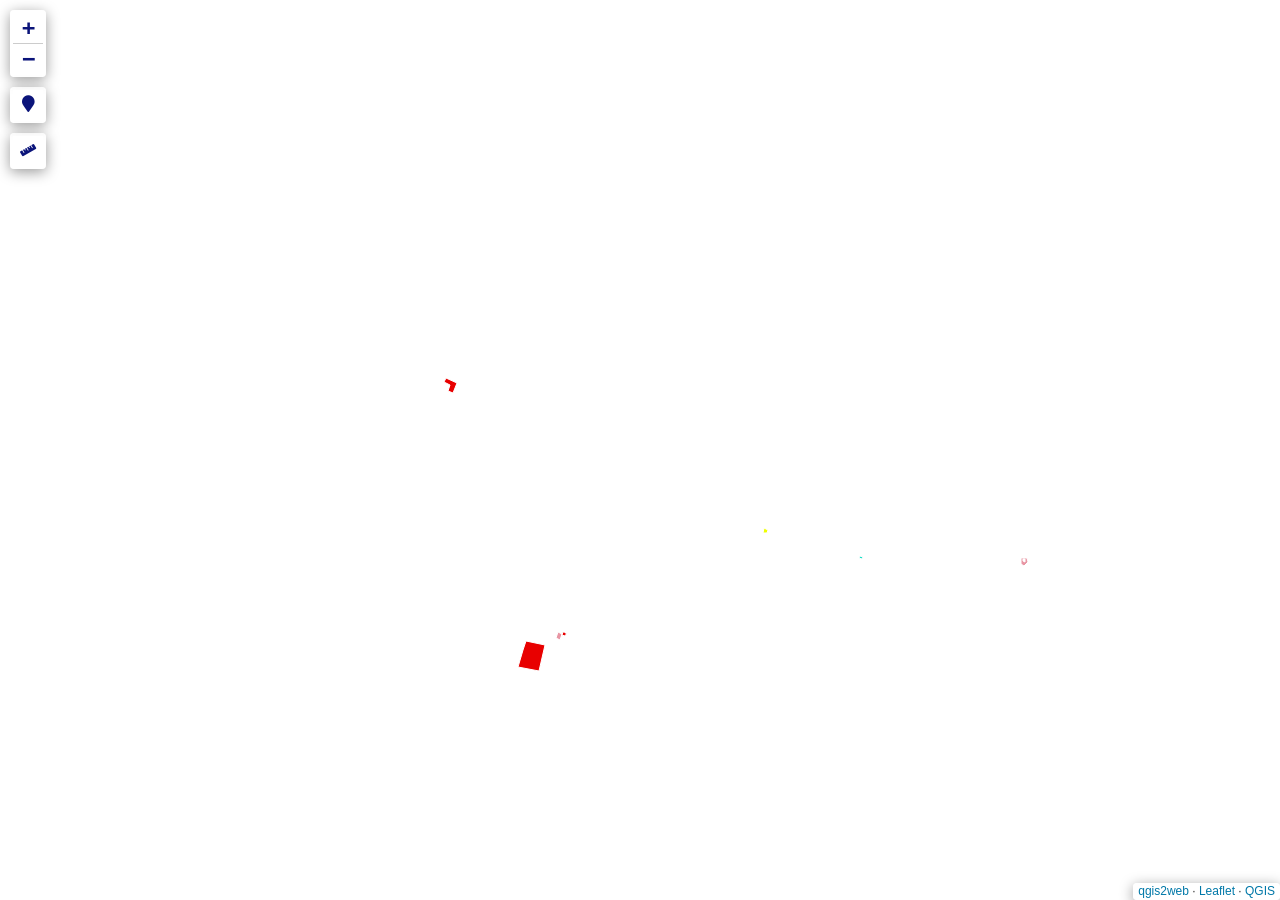
==== index.html @ df800cee "Add files via upload" ====
<!doctype html>
<html lang="en">
    <head>
        <meta charset="utf-8">
        <meta http-equiv="X-UA-Compatible" content="IE=edge">
        <meta name="viewport" content="initial-scale=1,user-scalable=no,maximum-scale=1,width=device-width">
        <meta name="mobile-web-app-capable" content="yes">
        <meta name="apple-mobile-web-app-capable" content="yes">
        <link rel="stylesheet" href="css/leaflet.css">
        <link rel="stylesheet" href="css/L.Control.Layers.Tree.css">
        <link rel="stylesheet" href="css/L.Control.Locate.min.css">
        <link rel="stylesheet" href="css/qgis2web.css">
        <link rel="stylesheet" href="css/fontawesome-all.min.css">
        <link rel="stylesheet" href="css/leaflet.photon.css">
        <link rel="stylesheet" href="css/leaflet-measure.css">
        <style>
        html, body, #map {
            width: 100%;
            height: 100%;
            padding: 0;
            margin: 0;
        }
        </style>
        <title></title>
    </head>
    <body>
        <div id="map">
        </div>
        <script src="js/qgis2web_expressions.js"></script>
        <script src="js/leaflet.js"></script>
        <script src="js/L.Control.Layers.Tree.min.js"></script>
        <script src="js/L.Control.Locate.min.js"></script>
        <script src="js/leaflet.rotatedMarker.js"></script>
        <script src="js/leaflet.pattern.js"></script>
        <script src="js/leaflet-hash.js"></script>
        <script src="js/Autolinker.min.js"></script>
        <script src="js/rbush.min.js"></script>
        <script src="js/labelgun.min.js"></script>
        <script src="js/labels.js"></script>
        <script src="js/leaflet.photon.js"></script>
        <script src="js/leaflet-measure.js"></script>
        <script src="data/DokterGigi_Sukoharjo_1.js"></script>
        <script src="data/Apotek_2.js"></script>
        <script src="data/Klinik_Sukoharjo_3.js"></script>
        <script src="data/RumahSakit_Sukoharjo_4.js"></script>
        <script src="data/building_5.js"></script>
        <script>
        var highlightLayer;
        function highlightFeature(e) {
            highlightLayer = e.target;

            if (e.target.feature.geometry.type === 'LineString' || e.target.feature.geometry.type === 'MultiLineString') {
              highlightLayer.setStyle({
                color: 'rgba(255, 255, 0, 1.00)',
              });
            } else {
              highlightLayer.setStyle({
                fillColor: 'rgba(255, 255, 0, 1.00)',
                fillOpacity: 1
              });
            }
        }
        var map = L.map('map', {
            zoomControl:false, maxZoom:28, minZoom:1
        }).fitBounds([[-7.5660694975,110.79259627466399],[-7.548274202499999,110.827503525336]]);
        var hash = new L.Hash(map);
        map.attributionControl.setPrefix('<a href="https://github.com/tomchadwin/qgis2web" target="_blank">qgis2web</a> &middot; <a href="https://leafletjs.com" title="A JS library for interactive maps">Leaflet</a> &middot; <a href="https://qgis.org">QGIS</a>');
        var autolinker = new Autolinker({truncate: {length: 30, location: 'smart'}});
        // remove popup's row if "visible-with-data"
        function removeEmptyRowsFromPopupContent(content, feature) {
         var tempDiv = document.createElement('div');
         tempDiv.innerHTML = content;
         var rows = tempDiv.querySelectorAll('tr');
         for (var i = 0; i < rows.length; i++) {
             var td = rows[i].querySelector('td.visible-with-data');
             var key = td ? td.id : '';
             if (td && td.classList.contains('visible-with-data') && feature.properties[key] == null) {
                 rows[i].parentNode.removeChild(rows[i]);
             }
         }
         return tempDiv.innerHTML;
        }
        // modify popup if contains media
        function addClassToPopupIfMedia(content, popup) {
            var tempDiv = document.createElement('div');
            tempDiv.innerHTML = content;
            var imgTd = tempDiv.querySelector('td img');
            if (imgTd) {
                var src = imgTd.getAttribute('src');
                if (/\.(jpg|jpeg|png|gif|bmp|webp|avif)$/i.test(src)) {
                    popup._contentNode.classList.add('media');
                    setTimeout(function() {
                        popup.update();
                    }, 10);
                } else if (/\.(mp3|wav|ogg|aac)$/i.test(src)) {
                    var audio = document.createElement('audio');
                    audio.controls = true;
                    audio.src = src;
                    imgTd.parentNode.replaceChild(audio, imgTd);
                    popup._contentNode.classList.add('media');
                    setTimeout(function() {
                        popup.setContent(tempDiv.innerHTML);
                        popup.update();
                    }, 10);
                } else if (/\.(mp4|webm|ogg|mov)$/i.test(src)) {
                    var video = document.createElement('video');
                    video.controls = true;
                    video.src = src;
                    video.style.width = "400px";
                    video.style.height = "300px";
                    video.style.maxHeight = "60vh";
                    video.style.maxWidth = "60vw";
                    imgTd.parentNode.replaceChild(video, imgTd);
                    popup._contentNode.classList.add('media');
                    // Aggiorna il popup quando il video carica i metadati
                    video.addEventListener('loadedmetadata', function() {
                        popup.update();
                    });
                    setTimeout(function() {
                        popup.setContent(tempDiv.innerHTML);
                        popup.update();
                    }, 10);
                } else {
                    popup._contentNode.classList.remove('media');
                }
            } else {
                popup._contentNode.classList.remove('media');
            }
        }
        var zoomControl = L.control.zoom({
            position: 'topleft'
        }).addTo(map);
        L.control.locate({locateOptions: {maxZoom: 19}}).addTo(map);
        var measureControl = new L.Control.Measure({
            position: 'topleft',
            primaryLengthUnit: 'meters',
            secondaryLengthUnit: 'kilometers',
            primaryAreaUnit: 'sqmeters',
            secondaryAreaUnit: 'hectares'
        });
        measureControl.addTo(map);
        document.getElementsByClassName('leaflet-control-measure-toggle')[0].innerHTML = '';
        document.getElementsByClassName('leaflet-control-measure-toggle')[0].className += ' fas fa-ruler';
        var bounds_group = new L.featureGroup([]);
        function setBounds() {
            map.setMaxBounds(map.getBounds());
            map.setMinZoom(map.getZoom());
        }
        map.createPane('pane_ESRISatellite_0');
        map.getPane('pane_ESRISatellite_0').style.zIndex = 400;
        var layer_ESRISatellite_0 = L.tileLayer('https://server.arcgisonline.com/ArcGIS/rest/services/World_Imagery/MapServer/tile/{z}/{y}/{x}', {
            pane: 'pane_ESRISatellite_0',
            opacity: 1.0,
            attribution: '',
            minZoom: 1,
            maxZoom: 28,
            minNativeZoom: 0,
            maxNativeZoom: 20
        });
        layer_ESRISatellite_0;
        map.addLayer(layer_ESRISatellite_0);
        function pop_DokterGigi_Sukoharjo_1(feature, layer) {
            layer.on({
                mouseout: function(e) {
                    for (var i in e.target._eventParents) {
                        if (typeof e.target._eventParents[i].resetStyle === 'function') {
                            e.target._eventParents[i].resetStyle(e.target);
                        }
                    }
                },
                mouseover: highlightFeature,
            });
            var popupContent = '<table>\
                    <tr>\
                        <td colspan="2">' + (feature.properties['full_id'] !== null ? autolinker.link(String(feature.properties['full_id']).replace(/'/g, '\'').toLocaleString()) : '') + '</td>\
                    </tr>\
                    <tr>\
                        <td colspan="2">' + (feature.properties['osm_id'] !== null ? autolinker.link(String(feature.properties['osm_id']).replace(/'/g, '\'').toLocaleString()) : '') + '</td>\
                    </tr>\
                    <tr>\
                        <td colspan="2">' + (feature.properties['osm_type'] !== null ? autolinker.link(String(feature.properties['osm_type']).replace(/'/g, '\'').toLocaleString()) : '') + '</td>\
                    </tr>\
                    <tr>\
                        <th scope="row">healthcare</th>\
                        <td class="visible-with-data" id="healthcare">' + (feature.properties['healthcare'] !== null ? autolinker.link(String(feature.properties['healthcare']).replace(/'/g, '\'').toLocaleString()) : '') + '</td>\
                    </tr>\
                    <tr>\
                        <td colspan="2">' + (feature.properties['addr:province'] !== null ? autolinker.link(String(feature.properties['addr:province']).replace(/'/g, '\'').toLocaleString()) : '') + '</td>\
                    </tr>\
                    <tr>\
                        <td colspan="2">' + (feature.properties['kids_area:supervised'] !== null ? autolinker.link(String(feature.properties['kids_area:supervised']).replace(/'/g, '\'').toLocaleString()) : '') + '</td>\
                    </tr>\
                    <tr>\
                        <td colspan="2">' + (feature.properties['kids_area:outdoor'] !== null ? autolinker.link(String(feature.properties['kids_area:outdoor']).replace(/'/g, '\'').toLocaleString()) : '') + '</td>\
                    </tr>\
                    <tr>\
                        <td colspan="2">' + (feature.properties['kids_area:indoor'] !== null ? autolinker.link(String(feature.properties['kids_area:indoor']).replace(/'/g, '\'').toLocaleString()) : '') + '</td>\
                    </tr>\
                    <tr>\
                        <td colspan="2">' + (feature.properties['kids_area:fee'] !== null ? autolinker.link(String(feature.properties['kids_area:fee']).replace(/'/g, '\'').toLocaleString()) : '') + '</td>\
                    </tr>\
                    <tr>\
                        <td colspan="2">' + (feature.properties['kids_area'] !== null ? autolinker.link(String(feature.properties['kids_area']).replace(/'/g, '\'').toLocaleString()) : '') + '</td>\
                    </tr>\
                    <tr>\
                        <td colspan="2">' + (feature.properties['description'] !== null ? autolinker.link(String(feature.properties['description']).replace(/'/g, '\'').toLocaleString()) : '') + '</td>\
                    </tr>\
                    <tr>\
                        <td colspan="2">' + (feature.properties['air_conditioning'] !== null ? autolinker.link(String(feature.properties['air_conditioning']).replace(/'/g, '\'').toLocaleString()) : '') + '</td>\
                    </tr>\
                    <tr>\
                        <td colspan="2">' + (feature.properties['smoking'] !== null ? autolinker.link(String(feature.properties['smoking']).replace(/'/g, '\'').toLocaleString()) : '') + '</td>\
                    </tr>\
                    <tr>\
                        <td colspan="2">' + (feature.properties['height'] !== null ? autolinker.link(String(feature.properties['height']).replace(/'/g, '\'').toLocaleString()) : '') + '</td>\
                    </tr>\
                    <tr>\
                        <td colspan="2">' + (feature.properties['building:levels'] !== null ? autolinker.link(String(feature.properties['building:levels']).replace(/'/g, '\'').toLocaleString()) : '') + '</td>\
                    </tr>\
                    <tr>\
                        <td colspan="2">' + (feature.properties['opening_hours'] !== null ? autolinker.link(String(feature.properties['opening_hours']).replace(/'/g, '\'').toLocaleString()) : '') + '</td>\
                    </tr>\
                    <tr>\
                        <td colspan="2">' + (feature.properties['contact:website'] !== null ? autolinker.link(String(feature.properties['contact:website']).replace(/'/g, '\'').toLocaleString()) : '') + '</td>\
                    </tr>\
                    <tr>\
                        <td colspan="2">' + (feature.properties['contact:phone'] !== null ? autolinker.link(String(feature.properties['contact:phone']).replace(/'/g, '\'').toLocaleString()) : '') + '</td>\
                    </tr>\
                    <tr>\
                        <td colspan="2">' + (feature.properties['contact:fax'] !== null ? autolinker.link(String(feature.properties['contact:fax']).replace(/'/g, '\'').toLocaleString()) : '') + '</td>\
                    </tr>\
                    <tr>\
                        <td colspan="2">' + (feature.properties['contact:email'] !== null ? autolinker.link(String(feature.properties['contact:email']).replace(/'/g, '\'').toLocaleString()) : '') + '</td>\
                    </tr>\
                    <tr>\
                        <td colspan="2">' + (feature.properties['internet_access'] !== null ? autolinker.link(String(feature.properties['internet_access']).replace(/'/g, '\'').toLocaleString()) : '') + '</td>\
                    </tr>\
                    <tr>\
                        <td colspan="2">' + (feature.properties['addr:postcode'] !== null ? autolinker.link(String(feature.properties['addr:postcode']).replace(/'/g, '\'').toLocaleString()) : '') + '</td>\
                    </tr>\
                    <tr>\
                        <td colspan="2">' + (feature.properties['healthcare:speciality'] !== null ? autolinker.link(String(feature.properties['healthcare:speciality']).replace(/'/g, '\'').toLocaleString()) : '') + '</td>\
                    </tr>\
                    <tr>\
                        <td colspan="2">' + (feature.properties['emergency'] !== null ? autolinker.link(String(feature.properties['emergency']).replace(/'/g, '\'').toLocaleString()) : '') + '</td>\
                    </tr>\
                    <tr>\
                        <td colspan="2">' + (feature.properties['website'] !== null ? autolinker.link(String(feature.properties['website']).replace(/'/g, '\'').toLocaleString()) : '') + '</td>\
                    </tr>\
                    <tr>\
                        <td colspan="2">' + (feature.properties['phone'] !== null ? autolinker.link(String(feature.properties['phone']).replace(/'/g, '\'').toLocaleString()) : '') + '</td>\
                    </tr>\
                    <tr>\
                        <td colspan="2">' + (feature.properties['layer'] !== null ? autolinker.link(String(feature.properties['layer']).replace(/'/g, '\'').toLocaleString()) : '') + '</td>\
                    </tr>\
                    <tr>\
                        <td colspan="2">' + (feature.properties['addr:full'] !== null ? autolinker.link(String(feature.properties['addr:full']).replace(/'/g, '\'').toLocaleString()) : '') + '</td>\
                    </tr>\
                    <tr>\
                        <td colspan="2">' + (feature.properties['dispensing'] !== null ? autolinker.link(String(feature.properties['dispensing']).replace(/'/g, '\'').toLocaleString()) : '') + '</td>\
                    </tr>\
                    <tr>\
                        <td colspan="2">' + (feature.properties['not:operator:wikidata'] !== null ? autolinker.link(String(feature.properties['not:operator:wikidata']).replace(/'/g, '\'').toLocaleString()) : '') + '</td>\
                    </tr>\
                    <tr>\
                        <td colspan="2">' + (feature.properties['addr:street'] !== null ? autolinker.link(String(feature.properties['addr:street']).replace(/'/g, '\'').toLocaleString()) : '') + '</td>\
                    </tr>\
                    <tr>\
                        <td colspan="2">' + (feature.properties['addr:housename'] !== null ? autolinker.link(String(feature.properties['addr:housename']).replace(/'/g, '\'').toLocaleString()) : '') + '</td>\
                    </tr>\
                    <tr>\
                        <td colspan="2">' + (feature.properties['addr:city'] !== null ? autolinker.link(String(feature.properties['addr:city']).replace(/'/g, '\'').toLocaleString()) : '') + '</td>\
                    </tr>\
                    <tr>\
                        <td colspan="2">' + (feature.properties['type'] !== null ? autolinker.link(String(feature.properties['type']).replace(/'/g, '\'').toLocaleString()) : '') + '</td>\
                    </tr>\
                    <tr>\
                        <td colspan="2">' + (feature.properties['operator:wikidata'] !== null ? autolinker.link(String(feature.properties['operator:wikidata']).replace(/'/g, '\'').toLocaleString()) : '') + '</td>\
                    </tr>\
                    <tr>\
                        <td colspan="2">' + (feature.properties['operator:type'] !== null ? autolinker.link(String(feature.properties['operator:type']).replace(/'/g, '\'').toLocaleString()) : '') + '</td>\
                    </tr>\
                    <tr>\
                        <td colspan="2">' + (feature.properties['operator:id'] !== null ? autolinker.link(String(feature.properties['operator:id']).replace(/'/g, '\'').toLocaleString()) : '') + '</td>\
                    </tr>\
                    <tr>\
                        <td colspan="2">' + (feature.properties['operator:en'] !== null ? autolinker.link(String(feature.properties['operator:en']).replace(/'/g, '\'').toLocaleString()) : '') + '</td>\
                    </tr>\
                    <tr>\
                        <td colspan="2">' + (feature.properties['operator'] !== null ? autolinker.link(String(feature.properties['operator']).replace(/'/g, '\'').toLocaleString()) : '') + '</td>\
                    </tr>\
                    <tr>\
                        <th scope="row">name</th>\
                        <td class="visible-with-data" id="name">' + (feature.properties['name'] !== null ? autolinker.link(String(feature.properties['name']).replace(/'/g, '\'').toLocaleString()) : '') + '</td>\
                    </tr>\
                    <tr>\
                        <td colspan="2">' + (feature.properties['building'] !== null ? autolinker.link(String(feature.properties['building']).replace(/'/g, '\'').toLocaleString()) : '') + '</td>\
                    </tr>\
                    <tr>\
                        <td colspan="2">' + (feature.properties['amenity'] !== null ? autolinker.link(String(feature.properties['amenity']).replace(/'/g, '\'').toLocaleString()) : '') + '</td>\
                    </tr>\
                </table>';
            var content = removeEmptyRowsFromPopupContent(popupContent, feature);
			layer.on('popupopen', function(e) {
				addClassToPopupIfMedia(content, e.popup);
			});
			layer.bindPopup(content, { maxHeight: 400 });
        }

        function style_DokterGigi_Sukoharjo_1_0() {
            return {
                pane: 'pane_DokterGigi_Sukoharjo_1',
                opacity: 1,
                color: 'rgba(255,255,255,1.0)',
                dashArray: '',
                lineCap: 'butt',
                lineJoin: 'miter',
                weight: 1.0, 
                fill: true,
                fillOpacity: 1,
                fillColor: 'rgba(238,255,1,1.0)',
                interactive: true,
            }
        }
        map.createPane('pane_DokterGigi_Sukoharjo_1');
        map.getPane('pane_DokterGigi_Sukoharjo_1').style.zIndex = 401;
        map.getPane('pane_DokterGigi_Sukoharjo_1').style['mix-blend-mode'] = 'normal';
        var layer_DokterGigi_Sukoharjo_1 = new L.geoJson(json_DokterGigi_Sukoharjo_1, {
            attribution: '',
            interactive: true,
            dataVar: 'json_DokterGigi_Sukoharjo_1',
            layerName: 'layer_DokterGigi_Sukoharjo_1',
            pane: 'pane_DokterGigi_Sukoharjo_1',
            onEachFeature: pop_DokterGigi_Sukoharjo_1,
            style: style_DokterGigi_Sukoharjo_1_0,
        });
        bounds_group.addLayer(layer_DokterGigi_Sukoharjo_1);
        map.addLayer(layer_DokterGigi_Sukoharjo_1);
        function pop_Apotek_2(feature, layer) {
            layer.on({
                mouseout: function(e) {
                    for (var i in e.target._eventParents) {
                        if (typeof e.target._eventParents[i].resetStyle === 'function') {
                            e.target._eventParents[i].resetStyle(e.target);
                        }
                    }
                },
                mouseover: highlightFeature,
            });
            var popupContent = '<table>\
                    <tr>\
                        <td colspan="2">' + (feature.properties['full_id'] !== null ? autolinker.link(String(feature.properties['full_id']).replace(/'/g, '\'').toLocaleString()) : '') + '</td>\
                    </tr>\
                    <tr>\
                        <td colspan="2">' + (feature.properties['osm_id'] !== null ? autolinker.link(String(feature.properties['osm_id']).replace(/'/g, '\'').toLocaleString()) : '') + '</td>\
                    </tr>\
                    <tr>\
                        <td colspan="2">' + (feature.properties['osm_type'] !== null ? autolinker.link(String(feature.properties['osm_type']).replace(/'/g, '\'').toLocaleString()) : '') + '</td>\
                    </tr>\
                    <tr>\
                        <th scope="row">healthcare</th>\
                        <td class="visible-with-data" id="healthcare">' + (feature.properties['healthcare'] !== null ? autolinker.link(String(feature.properties['healthcare']).replace(/'/g, '\'').toLocaleString()) : '') + '</td>\
                    </tr>\
                    <tr>\
                        <td colspan="2">' + (feature.properties['addr:province'] !== null ? autolinker.link(String(feature.properties['addr:province']).replace(/'/g, '\'').toLocaleString()) : '') + '</td>\
                    </tr>\
                    <tr>\
                        <td colspan="2">' + (feature.properties['kids_area:supervised'] !== null ? autolinker.link(String(feature.properties['kids_area:supervised']).replace(/'/g, '\'').toLocaleString()) : '') + '</td>\
                    </tr>\
                    <tr>\
                        <td colspan="2">' + (feature.properties['kids_area:outdoor'] !== null ? autolinker.link(String(feature.properties['kids_area:outdoor']).replace(/'/g, '\'').toLocaleString()) : '') + '</td>\
                    </tr>\
                    <tr>\
                        <td colspan="2">' + (feature.properties['kids_area:indoor'] !== null ? autolinker.link(String(feature.properties['kids_area:indoor']).replace(/'/g, '\'').toLocaleString()) : '') + '</td>\
                    </tr>\
                    <tr>\
                        <td colspan="2">' + (feature.properties['kids_area:fee'] !== null ? autolinker.link(String(feature.properties['kids_area:fee']).replace(/'/g, '\'').toLocaleString()) : '') + '</td>\
                    </tr>\
                    <tr>\
                        <td colspan="2">' + (feature.properties['kids_area'] !== null ? autolinker.link(String(feature.properties['kids_area']).replace(/'/g, '\'').toLocaleString()) : '') + '</td>\
                    </tr>\
                    <tr>\
                        <td colspan="2">' + (feature.properties['description'] !== null ? autolinker.link(String(feature.properties['description']).replace(/'/g, '\'').toLocaleString()) : '') + '</td>\
                    </tr>\
                    <tr>\
                        <td colspan="2">' + (feature.properties['air_conditioning'] !== null ? autolinker.link(String(feature.properties['air_conditioning']).replace(/'/g, '\'').toLocaleString()) : '') + '</td>\
                    </tr>\
                    <tr>\
                        <td colspan="2">' + (feature.properties['smoking'] !== null ? autolinker.link(String(feature.properties['smoking']).replace(/'/g, '\'').toLocaleString()) : '') + '</td>\
                    </tr>\
                    <tr>\
                        <td colspan="2">' + (feature.properties['height'] !== null ? autolinker.link(String(feature.properties['height']).replace(/'/g, '\'').toLocaleString()) : '') + '</td>\
                    </tr>\
                    <tr>\
                        <td colspan="2">' + (feature.properties['building:levels'] !== null ? autolinker.link(String(feature.properties['building:levels']).replace(/'/g, '\'').toLocaleString()) : '') + '</td>\
                    </tr>\
                    <tr>\
                        <td colspan="2">' + (feature.properties['opening_hours'] !== null ? autolinker.link(String(feature.properties['opening_hours']).replace(/'/g, '\'').toLocaleString()) : '') + '</td>\
                    </tr>\
                    <tr>\
                        <td colspan="2">' + (feature.properties['contact:website'] !== null ? autolinker.link(String(feature.properties['contact:website']).replace(/'/g, '\'').toLocaleString()) : '') + '</td>\
                    </tr>\
                    <tr>\
                        <td colspan="2">' + (feature.properties['contact:phone'] !== null ? autolinker.link(String(feature.properties['contact:phone']).replace(/'/g, '\'').toLocaleString()) : '') + '</td>\
                    </tr>\
                    <tr>\
                        <td colspan="2">' + (feature.properties['contact:fax'] !== null ? autolinker.link(String(feature.properties['contact:fax']).replace(/'/g, '\'').toLocaleString()) : '') + '</td>\
                    </tr>\
                    <tr>\
                        <td colspan="2">' + (feature.properties['contact:email'] !== null ? autolinker.link(String(feature.properties['contact:email']).replace(/'/g, '\'').toLocaleString()) : '') + '</td>\
                    </tr>\
                    <tr>\
                        <td colspan="2">' + (feature.properties['internet_access'] !== null ? autolinker.link(String(feature.properties['internet_access']).replace(/'/g, '\'').toLocaleString()) : '') + '</td>\
                    </tr>\
                    <tr>\
                        <td colspan="2">' + (feature.properties['addr:postcode'] !== null ? autolinker.link(String(feature.properties['addr:postcode']).replace(/'/g, '\'').toLocaleString()) : '') + '</td>\
                    </tr>\
                    <tr>\
                        <td colspan="2">' + (feature.properties['healthcare:speciality'] !== null ? autolinker.link(String(feature.properties['healthcare:speciality']).replace(/'/g, '\'').toLocaleString()) : '') + '</td>\
                    </tr>\
                    <tr>\
                        <td colspan="2">' + (feature.properties['emergency'] !== null ? autolinker.link(String(feature.properties['emergency']).replace(/'/g, '\'').toLocaleString()) : '') + '</td>\
                    </tr>\
                    <tr>\
                        <td colspan="2">' + (feature.properties['website'] !== null ? autolinker.link(String(feature.properties['website']).replace(/'/g, '\'').toLocaleString()) : '') + '</td>\
                    </tr>\
                    <tr>\
                        <td colspan="2">' + (feature.properties['phone'] !== null ? autolinker.link(String(feature.properties['phone']).replace(/'/g, '\'').toLocaleString()) : '') + '</td>\
                    </tr>\
                    <tr>\
                        <td colspan="2">' + (feature.properties['layer'] !== null ? autolinker.link(String(feature.properties['layer']).replace(/'/g, '\'').toLocaleString()) : '') + '</td>\
                    </tr>\
                    <tr>\
                        <td colspan="2">' + (feature.properties['addr:full'] !== null ? autolinker.link(String(feature.properties['addr:full']).replace(/'/g, '\'').toLocaleString()) : '') + '</td>\
                    </tr>\
                    <tr>\
                        <td colspan="2">' + (feature.properties['dispensing'] !== null ? autolinker.link(String(feature.properties['dispensing']).replace(/'/g, '\'').toLocaleString()) : '') + '</td>\
                    </tr>\
                    <tr>\
                        <td colspan="2">' + (feature.properties['not:operator:wikidata'] !== null ? autolinker.link(String(feature.properties['not:operator:wikidata']).replace(/'/g, '\'').toLocaleString()) : '') + '</td>\
                    </tr>\
                    <tr>\
                        <td colspan="2">' + (feature.properties['addr:street'] !== null ? autolinker.link(String(feature.properties['addr:street']).replace(/'/g, '\'').toLocaleString()) : '') + '</td>\
                    </tr>\
                    <tr>\
                        <td colspan="2">' + (feature.properties['addr:housename'] !== null ? autolinker.link(String(feature.properties['addr:housename']).replace(/'/g, '\'').toLocaleString()) : '') + '</td>\
                    </tr>\
                    <tr>\
                        <td colspan="2">' + (feature.properties['addr:city'] !== null ? autolinker.link(String(feature.properties['addr:city']).replace(/'/g, '\'').toLocaleString()) : '') + '</td>\
                    </tr>\
                    <tr>\
                        <td colspan="2">' + (feature.properties['type'] !== null ? autolinker.link(String(feature.properties['type']).replace(/'/g, '\'').toLocaleString()) : '') + '</td>\
                    </tr>\
                    <tr>\
                        <td colspan="2">' + (feature.properties['operator:wikidata'] !== null ? autolinker.link(String(feature.properties['operator:wikidata']).replace(/'/g, '\'').toLocaleString()) : '') + '</td>\
                    </tr>\
                    <tr>\
                        <td colspan="2">' + (feature.properties['operator:type'] !== null ? autolinker.link(String(feature.properties['operator:type']).replace(/'/g, '\'').toLocaleString()) : '') + '</td>\
                    </tr>\
                    <tr>\
                        <td colspan="2">' + (feature.properties['operator:id'] !== null ? autolinker.link(String(feature.properties['operator:id']).replace(/'/g, '\'').toLocaleString()) : '') + '</td>\
                    </tr>\
                    <tr>\
                        <td colspan="2">' + (feature.properties['operator:en'] !== null ? autolinker.link(String(feature.properties['operator:en']).replace(/'/g, '\'').toLocaleString()) : '') + '</td>\
                    </tr>\
                    <tr>\
                        <td colspan="2">' + (feature.properties['operator'] !== null ? autolinker.link(String(feature.properties['operator']).replace(/'/g, '\'').toLocaleString()) : '') + '</td>\
                    </tr>\
                    <tr>\
                        <th scope="row">name</th>\
                        <td class="visible-with-data" id="name">' + (feature.properties['name'] !== null ? autolinker.link(String(feature.properties['name']).replace(/'/g, '\'').toLocaleString()) : '') + '</td>\
                    </tr>\
                    <tr>\
                        <td colspan="2">' + (feature.properties['building'] !== null ? autolinker.link(String(feature.properties['building']).replace(/'/g, '\'').toLocaleString()) : '') + '</td>\
                    </tr>\
                    <tr>\
                        <td colspan="2">' + (feature.properties['amenity'] !== null ? autolinker.link(String(feature.properties['amenity']).replace(/'/g, '\'').toLocaleString()) : '') + '</td>\
                    </tr>\
                </table>';
            var content = removeEmptyRowsFromPopupContent(popupContent, feature);
			layer.on('popupopen', function(e) {
				addClassToPopupIfMedia(content, e.popup);
			});
			layer.bindPopup(content, { maxHeight: 400 });
        }

        function style_Apotek_2_0() {
            return {
                pane: 'pane_Apotek_2',
                opacity: 1,
                color: 'rgba(255,255,255,1.0)',
                dashArray: '',
                lineCap: 'butt',
                lineJoin: 'miter',
                weight: 1.0, 
                fill: true,
                fillOpacity: 1,
                fillColor: 'rgba(30,222,200,1.0)',
                interactive: true,
            }
        }
        map.createPane('pane_Apotek_2');
        map.getPane('pane_Apotek_2').style.zIndex = 402;
        map.getPane('pane_Apotek_2').style['mix-blend-mode'] = 'normal';
        var layer_Apotek_2 = new L.geoJson(json_Apotek_2, {
            attribution: '',
            interactive: true,
            dataVar: 'json_Apotek_2',
            layerName: 'layer_Apotek_2',
            pane: 'pane_Apotek_2',
            onEachFeature: pop_Apotek_2,
            style: style_Apotek_2_0,
        });
        bounds_group.addLayer(layer_Apotek_2);
        map.addLayer(layer_Apotek_2);
        function pop_Klinik_Sukoharjo_3(feature, layer) {
            layer.on({
                mouseout: function(e) {
                    for (var i in e.target._eventParents) {
                        if (typeof e.target._eventParents[i].resetStyle === 'function') {
                            e.target._eventParents[i].resetStyle(e.target);
                        }
                    }
                },
                mouseover: highlightFeature,
            });
            var popupContent = '<table>\
                    <tr>\
                        <td colspan="2">' + (feature.properties['full_id'] !== null ? autolinker.link(String(feature.properties['full_id']).replace(/'/g, '\'').toLocaleString()) : '') + '</td>\
                    </tr>\
                    <tr>\
                        <td colspan="2">' + (feature.properties['osm_id'] !== null ? autolinker.link(String(feature.properties['osm_id']).replace(/'/g, '\'').toLocaleString()) : '') + '</td>\
                    </tr>\
                    <tr>\
                        <td colspan="2">' + (feature.properties['osm_type'] !== null ? autolinker.link(String(feature.properties['osm_type']).replace(/'/g, '\'').toLocaleString()) : '') + '</td>\
                    </tr>\
                    <tr>\
                        <th scope="row">healthcare</th>\
                        <td class="visible-with-data" id="healthcare">' + (feature.properties['healthcare'] !== null ? autolinker.link(String(feature.properties['healthcare']).replace(/'/g, '\'').toLocaleString()) : '') + '</td>\
                    </tr>\
                    <tr>\
                        <td colspan="2">' + (feature.properties['addr:province'] !== null ? autolinker.link(String(feature.properties['addr:province']).replace(/'/g, '\'').toLocaleString()) : '') + '</td>\
                    </tr>\
                    <tr>\
                        <td colspan="2">' + (feature.properties['kids_area:supervised'] !== null ? autolinker.link(String(feature.properties['kids_area:supervised']).replace(/'/g, '\'').toLocaleString()) : '') + '</td>\
                    </tr>\
                    <tr>\
                        <td colspan="2">' + (feature.properties['kids_area:outdoor'] !== null ? autolinker.link(String(feature.properties['kids_area:outdoor']).replace(/'/g, '\'').toLocaleString()) : '') + '</td>\
                    </tr>\
                    <tr>\
                        <td colspan="2">' + (feature.properties['kids_area:indoor'] !== null ? autolinker.link(String(feature.properties['kids_area:indoor']).replace(/'/g, '\'').toLocaleString()) : '') + '</td>\
                    </tr>\
                    <tr>\
                        <td colspan="2">' + (feature.properties['kids_area:fee'] !== null ? autolinker.link(String(feature.properties['kids_area:fee']).replace(/'/g, '\'').toLocaleString()) : '') + '</td>\
                    </tr>\
                    <tr>\
                        <td colspan="2">' + (feature.properties['kids_area'] !== null ? autolinker.link(String(feature.properties['kids_area']).replace(/'/g, '\'').toLocaleString()) : '') + '</td>\
                    </tr>\
                    <tr>\
                        <td colspan="2">' + (feature.properties['description'] !== null ? autolinker.link(String(feature.properties['description']).replace(/'/g, '\'').toLocaleString()) : '') + '</td>\
                    </tr>\
                    <tr>\
                        <td colspan="2">' + (feature.properties['air_conditioning'] !== null ? autolinker.link(String(feature.properties['air_conditioning']).replace(/'/g, '\'').toLocaleString()) : '') + '</td>\
                    </tr>\
                    <tr>\
                        <td colspan="2">' + (feature.properties['smoking'] !== null ? autolinker.link(String(feature.properties['smoking']).replace(/'/g, '\'').toLocaleString()) : '') + '</td>\
                    </tr>\
                    <tr>\
                        <td colspan="2">' + (feature.properties['height'] !== null ? autolinker.link(String(feature.properties['height']).replace(/'/g, '\'').toLocaleString()) : '') + '</td>\
                    </tr>\
                    <tr>\
                        <td colspan="2">' + (feature.properties['building:levels'] !== null ? autolinker.link(String(feature.properties['building:levels']).replace(/'/g, '\'').toLocaleString()) : '') + '</td>\
                    </tr>\
                    <tr>\
                        <td colspan="2">' + (feature.properties['opening_hours'] !== null ? autolinker.link(String(feature.properties['opening_hours']).replace(/'/g, '\'').toLocaleString()) : '') + '</td>\
                    </tr>\
                    <tr>\
                        <td colspan="2">' + (feature.properties['contact:website'] !== null ? autolinker.link(String(feature.properties['contact:website']).replace(/'/g, '\'').toLocaleString()) : '') + '</td>\
                    </tr>\
                    <tr>\
                        <td colspan="2">' + (feature.properties['contact:phone'] !== null ? autolinker.link(String(feature.properties['contact:phone']).replace(/'/g, '\'').toLocaleString()) : '') + '</td>\
                    </tr>\
                    <tr>\
                        <td colspan="2">' + (feature.properties['contact:fax'] !== null ? autolinker.link(String(feature.properties['contact:fax']).replace(/'/g, '\'').toLocaleString()) : '') + '</td>\
                    </tr>\
                    <tr>\
                        <td colspan="2">' + (feature.properties['contact:email'] !== null ? autolinker.link(String(feature.properties['contact:email']).replace(/'/g, '\'').toLocaleString()) : '') + '</td>\
                    </tr>\
                    <tr>\
                        <td colspan="2">' + (feature.properties['internet_access'] !== null ? autolinker.link(String(feature.properties['internet_access']).replace(/'/g, '\'').toLocaleString()) : '') + '</td>\
                    </tr>\
                    <tr>\
                        <td colspan="2">' + (feature.properties['addr:postcode'] !== null ? autolinker.link(String(feature.properties['addr:postcode']).replace(/'/g, '\'').toLocaleString()) : '') + '</td>\
                    </tr>\
                    <tr>\
                        <td colspan="2">' + (feature.properties['healthcare:speciality'] !== null ? autolinker.link(String(feature.properties['healthcare:speciality']).replace(/'/g, '\'').toLocaleString()) : '') + '</td>\
                    </tr>\
                    <tr>\
                        <td colspan="2">' + (feature.properties['emergency'] !== null ? autolinker.link(String(feature.properties['emergency']).replace(/'/g, '\'').toLocaleString()) : '') + '</td>\
                    </tr>\
                    <tr>\
                        <td colspan="2">' + (feature.properties['website'] !== null ? autolinker.link(String(feature.properties['website']).replace(/'/g, '\'').toLocaleString()) : '') + '</td>\
                    </tr>\
                    <tr>\
                        <td colspan="2">' + (feature.properties['phone'] !== null ? autolinker.link(String(feature.properties['phone']).replace(/'/g, '\'').toLocaleString()) : '') + '</td>\
                    </tr>\
                    <tr>\
                        <td colspan="2">' + (feature.properties['layer'] !== null ? autolinker.link(String(feature.properties['layer']).replace(/'/g, '\'').toLocaleString()) : '') + '</td>\
                    </tr>\
                    <tr>\
                        <td colspan="2">' + (feature.properties['addr:full'] !== null ? autolinker.link(String(feature.properties['addr:full']).replace(/'/g, '\'').toLocaleString()) : '') + '</td>\
                    </tr>\
                    <tr>\
                        <td colspan="2">' + (feature.properties['dispensing'] !== null ? autolinker.link(String(feature.properties['dispensing']).replace(/'/g, '\'').toLocaleString()) : '') + '</td>\
                    </tr>\
                    <tr>\
                        <td colspan="2">' + (feature.properties['not:operator:wikidata'] !== null ? autolinker.link(String(feature.properties['not:operator:wikidata']).replace(/'/g, '\'').toLocaleString()) : '') + '</td>\
                    </tr>\
                    <tr>\
                        <td colspan="2">' + (feature.properties['addr:street'] !== null ? autolinker.link(String(feature.properties['addr:street']).replace(/'/g, '\'').toLocaleString()) : '') + '</td>\
                    </tr>\
                    <tr>\
                        <td colspan="2">' + (feature.properties['addr:housename'] !== null ? autolinker.link(String(feature.properties['addr:housename']).replace(/'/g, '\'').toLocaleString()) : '') + '</td>\
                    </tr>\
                    <tr>\
                        <td colspan="2">' + (feature.properties['addr:city'] !== null ? autolinker.link(String(feature.properties['addr:city']).replace(/'/g, '\'').toLocaleString()) : '') + '</td>\
                    </tr>\
                    <tr>\
                        <td colspan="2">' + (feature.properties['type'] !== null ? autolinker.link(String(feature.properties['type']).replace(/'/g, '\'').toLocaleString()) : '') + '</td>\
                    </tr>\
                    <tr>\
                        <td colspan="2">' + (feature.properties['operator:wikidata'] !== null ? autolinker.link(String(feature.properties['operator:wikidata']).replace(/'/g, '\'').toLocaleString()) : '') + '</td>\
                    </tr>\
                    <tr>\
                        <td colspan="2">' + (feature.properties['operator:type'] !== null ? autolinker.link(String(feature.properties['operator:type']).replace(/'/g, '\'').toLocaleString()) : '') + '</td>\
                    </tr>\
                    <tr>\
                        <td colspan="2">' + (feature.properties['operator:id'] !== null ? autolinker.link(String(feature.properties['operator:id']).replace(/'/g, '\'').toLocaleString()) : '') + '</td>\
                    </tr>\
                    <tr>\
                        <td colspan="2">' + (feature.properties['operator:en'] !== null ? autolinker.link(String(feature.properties['operator:en']).replace(/'/g, '\'').toLocaleString()) : '') + '</td>\
                    </tr>\
                    <tr>\
                        <td colspan="2">' + (feature.properties['operator'] !== null ? autolinker.link(String(feature.properties['operator']).replace(/'/g, '\'').toLocaleString()) : '') + '</td>\
                    </tr>\
                    <tr>\
                        <th scope="row">name</th>\
                        <td class="visible-with-data" id="name">' + (feature.properties['name'] !== null ? autolinker.link(String(feature.properties['name']).replace(/'/g, '\'').toLocaleString()) : '') + '</td>\
                    </tr>\
                    <tr>\
                        <td colspan="2">' + (feature.properties['building'] !== null ? autolinker.link(String(feature.properties['building']).replace(/'/g, '\'').toLocaleString()) : '') + '</td>\
                    </tr>\
                    <tr>\
                        <td colspan="2">' + (feature.properties['amenity'] !== null ? autolinker.link(String(feature.properties['amenity']).replace(/'/g, '\'').toLocaleString()) : '') + '</td>\
                    </tr>\
                </table>';
            var content = removeEmptyRowsFromPopupContent(popupContent, feature);
			layer.on('popupopen', function(e) {
				addClassToPopupIfMedia(content, e.popup);
			});
			layer.bindPopup(content, { maxHeight: 400 });
        }

        function style_Klinik_Sukoharjo_3_0() {
            return {
                pane: 'pane_Klinik_Sukoharjo_3',
                opacity: 1,
                color: 'rgba(255,255,255,1.0)',
                dashArray: '',
                lineCap: 'butt',
                lineJoin: 'miter',
                weight: 1.0, 
                fill: true,
                fillOpacity: 1,
                fillColor: 'rgba(232,150,164,1.0)',
                interactive: true,
            }
        }
        map.createPane('pane_Klinik_Sukoharjo_3');
        map.getPane('pane_Klinik_Sukoharjo_3').style.zIndex = 403;
        map.getPane('pane_Klinik_Sukoharjo_3').style['mix-blend-mode'] = 'normal';
        var layer_Klinik_Sukoharjo_3 = new L.geoJson(json_Klinik_Sukoharjo_3, {
            attribution: '',
            interactive: true,
            dataVar: 'json_Klinik_Sukoharjo_3',
            layerName: 'layer_Klinik_Sukoharjo_3',
            pane: 'pane_Klinik_Sukoharjo_3',
            onEachFeature: pop_Klinik_Sukoharjo_3,
            style: style_Klinik_Sukoharjo_3_0,
        });
        bounds_group.addLayer(layer_Klinik_Sukoharjo_3);
        map.addLayer(layer_Klinik_Sukoharjo_3);
        function pop_RumahSakit_Sukoharjo_4(feature, layer) {
            layer.on({
                mouseout: function(e) {
                    for (var i in e.target._eventParents) {
                        if (typeof e.target._eventParents[i].resetStyle === 'function') {
                            e.target._eventParents[i].resetStyle(e.target);
                        }
                    }
                },
                mouseover: highlightFeature,
            });
            var popupContent = '<table>\
                    <tr>\
                        <td colspan="2">' + (feature.properties['full_id'] !== null ? autolinker.link(String(feature.properties['full_id']).replace(/'/g, '\'').toLocaleString()) : '') + '</td>\
                    </tr>\
                    <tr>\
                        <th scope="row">osm_id</th>\
                        <td class="visible-with-data" id="osm_id">' + (feature.properties['osm_id'] !== null ? autolinker.link(String(feature.properties['osm_id']).replace(/'/g, '\'').toLocaleString()) : '') + '</td>\
                    </tr>\
                    <tr>\
                        <td colspan="2">' + (feature.properties['osm_type'] !== null ? autolinker.link(String(feature.properties['osm_type']).replace(/'/g, '\'').toLocaleString()) : '') + '</td>\
                    </tr>\
                    <tr>\
                        <td colspan="2">' + (feature.properties['healthcare'] !== null ? autolinker.link(String(feature.properties['healthcare']).replace(/'/g, '\'').toLocaleString()) : '') + '</td>\
                    </tr>\
                    <tr>\
                        <td colspan="2">' + (feature.properties['addr:province'] !== null ? autolinker.link(String(feature.properties['addr:province']).replace(/'/g, '\'').toLocaleString()) : '') + '</td>\
                    </tr>\
                    <tr>\
                        <td colspan="2">' + (feature.properties['kids_area:supervised'] !== null ? autolinker.link(String(feature.properties['kids_area:supervised']).replace(/'/g, '\'').toLocaleString()) : '') + '</td>\
                    </tr>\
                    <tr>\
                        <td colspan="2">' + (feature.properties['kids_area:outdoor'] !== null ? autolinker.link(String(feature.properties['kids_area:outdoor']).replace(/'/g, '\'').toLocaleString()) : '') + '</td>\
                    </tr>\
                    <tr>\
                        <td colspan="2">' + (feature.properties['kids_area:indoor'] !== null ? autolinker.link(String(feature.properties['kids_area:indoor']).replace(/'/g, '\'').toLocaleString()) : '') + '</td>\
                    </tr>\
                    <tr>\
                        <td colspan="2">' + (feature.properties['kids_area:fee'] !== null ? autolinker.link(String(feature.properties['kids_area:fee']).replace(/'/g, '\'').toLocaleString()) : '') + '</td>\
                    </tr>\
                    <tr>\
                        <td colspan="2">' + (feature.properties['kids_area'] !== null ? autolinker.link(String(feature.properties['kids_area']).replace(/'/g, '\'').toLocaleString()) : '') + '</td>\
                    </tr>\
                    <tr>\
                        <td colspan="2">' + (feature.properties['description'] !== null ? autolinker.link(String(feature.properties['description']).replace(/'/g, '\'').toLocaleString()) : '') + '</td>\
                    </tr>\
                    <tr>\
                        <td colspan="2">' + (feature.properties['air_conditioning'] !== null ? autolinker.link(String(feature.properties['air_conditioning']).replace(/'/g, '\'').toLocaleString()) : '') + '</td>\
                    </tr>\
                    <tr>\
                        <td colspan="2">' + (feature.properties['smoking'] !== null ? autolinker.link(String(feature.properties['smoking']).replace(/'/g, '\'').toLocaleString()) : '') + '</td>\
                    </tr>\
                    <tr>\
                        <td colspan="2">' + (feature.properties['height'] !== null ? autolinker.link(String(feature.properties['height']).replace(/'/g, '\'').toLocaleString()) : '') + '</td>\
                    </tr>\
                    <tr>\
                        <td colspan="2">' + (feature.properties['building:levels'] !== null ? autolinker.link(String(feature.properties['building:levels']).replace(/'/g, '\'').toLocaleString()) : '') + '</td>\
                    </tr>\
                    <tr>\
                        <td colspan="2">' + (feature.properties['opening_hours'] !== null ? autolinker.link(String(feature.properties['opening_hours']).replace(/'/g, '\'').toLocaleString()) : '') + '</td>\
                    </tr>\
                    <tr>\
                        <td colspan="2">' + (feature.properties['contact:website'] !== null ? autolinker.link(String(feature.properties['contact:website']).replace(/'/g, '\'').toLocaleString()) : '') + '</td>\
                    </tr>\
                    <tr>\
                        <td colspan="2">' + (feature.properties['contact:phone'] !== null ? autolinker.link(String(feature.properties['contact:phone']).replace(/'/g, '\'').toLocaleString()) : '') + '</td>\
                    </tr>\
                    <tr>\
                        <td colspan="2">' + (feature.properties['contact:fax'] !== null ? autolinker.link(String(feature.properties['contact:fax']).replace(/'/g, '\'').toLocaleString()) : '') + '</td>\
                    </tr>\
                    <tr>\
                        <td colspan="2">' + (feature.properties['contact:email'] !== null ? autolinker.link(String(feature.properties['contact:email']).replace(/'/g, '\'').toLocaleString()) : '') + '</td>\
                    </tr>\
                    <tr>\
                        <td colspan="2">' + (feature.properties['internet_access'] !== null ? autolinker.link(String(feature.properties['internet_access']).replace(/'/g, '\'').toLocaleString()) : '') + '</td>\
                    </tr>\
                    <tr>\
                        <td colspan="2">' + (feature.properties['addr:postcode'] !== null ? autolinker.link(String(feature.properties['addr:postcode']).replace(/'/g, '\'').toLocaleString()) : '') + '</td>\
                    </tr>\
                    <tr>\
                        <td colspan="2">' + (feature.properties['healthcare:speciality'] !== null ? autolinker.link(String(feature.properties['healthcare:speciality']).replace(/'/g, '\'').toLocaleString()) : '') + '</td>\
                    </tr>\
                    <tr>\
                        <td colspan="2">' + (feature.properties['emergency'] !== null ? autolinker.link(String(feature.properties['emergency']).replace(/'/g, '\'').toLocaleString()) : '') + '</td>\
                    </tr>\
                    <tr>\
                        <td colspan="2">' + (feature.properties['website'] !== null ? autolinker.link(String(feature.properties['website']).replace(/'/g, '\'').toLocaleString()) : '') + '</td>\
                    </tr>\
                    <tr>\
                        <td colspan="2">' + (feature.properties['phone'] !== null ? autolinker.link(String(feature.properties['phone']).replace(/'/g, '\'').toLocaleString()) : '') + '</td>\
                    </tr>\
                    <tr>\
                        <td colspan="2">' + (feature.properties['layer'] !== null ? autolinker.link(String(feature.properties['layer']).replace(/'/g, '\'').toLocaleString()) : '') + '</td>\
                    </tr>\
                    <tr>\
                        <td colspan="2">' + (feature.properties['addr:full'] !== null ? autolinker.link(String(feature.properties['addr:full']).replace(/'/g, '\'').toLocaleString()) : '') + '</td>\
                    </tr>\
                    <tr>\
                        <td colspan="2">' + (feature.properties['dispensing'] !== null ? autolinker.link(String(feature.properties['dispensing']).replace(/'/g, '\'').toLocaleString()) : '') + '</td>\
                    </tr>\
                    <tr>\
                        <td colspan="2">' + (feature.properties['not:operator:wikidata'] !== null ? autolinker.link(String(feature.properties['not:operator:wikidata']).replace(/'/g, '\'').toLocaleString()) : '') + '</td>\
                    </tr>\
                    <tr>\
                        <td colspan="2">' + (feature.properties['addr:street'] !== null ? autolinker.link(String(feature.properties['addr:street']).replace(/'/g, '\'').toLocaleString()) : '') + '</td>\
                    </tr>\
                    <tr>\
                        <td colspan="2">' + (feature.properties['addr:housename'] !== null ? autolinker.link(String(feature.properties['addr:housename']).replace(/'/g, '\'').toLocaleString()) : '') + '</td>\
                    </tr>\
                    <tr>\
                        <td colspan="2">' + (feature.properties['addr:city'] !== null ? autolinker.link(String(feature.properties['addr:city']).replace(/'/g, '\'').toLocaleString()) : '') + '</td>\
                    </tr>\
                    <tr>\
                        <td colspan="2">' + (feature.properties['type'] !== null ? autolinker.link(String(feature.properties['type']).replace(/'/g, '\'').toLocaleString()) : '') + '</td>\
                    </tr>\
                    <tr>\
                        <td colspan="2">' + (feature.properties['operator:wikidata'] !== null ? autolinker.link(String(feature.properties['operator:wikidata']).replace(/'/g, '\'').toLocaleString()) : '') + '</td>\
                    </tr>\
                    <tr>\
                        <td colspan="2">' + (feature.properties['operator:type'] !== null ? autolinker.link(String(feature.properties['operator:type']).replace(/'/g, '\'').toLocaleString()) : '') + '</td>\
                    </tr>\
                    <tr>\
                        <td colspan="2">' + (feature.properties['operator:id'] !== null ? autolinker.link(String(feature.properties['operator:id']).replace(/'/g, '\'').toLocaleString()) : '') + '</td>\
                    </tr>\
                    <tr>\
                        <td colspan="2">' + (feature.properties['operator:en'] !== null ? autolinker.link(String(feature.properties['operator:en']).replace(/'/g, '\'').toLocaleString()) : '') + '</td>\
                    </tr>\
                    <tr>\
                        <td colspan="2">' + (feature.properties['operator'] !== null ? autolinker.link(String(feature.properties['operator']).replace(/'/g, '\'').toLocaleString()) : '') + '</td>\
                    </tr>\
                    <tr>\
                        <th scope="row">name</th>\
                        <td class="visible-with-data" id="name">' + (feature.properties['name'] !== null ? autolinker.link(String(feature.properties['name']).replace(/'/g, '\'').toLocaleString()) : '') + '</td>\
                    </tr>\
                    <tr>\
                        <td colspan="2">' + (feature.properties['building'] !== null ? autolinker.link(String(feature.properties['building']).replace(/'/g, '\'').toLocaleString()) : '') + '</td>\
                    </tr>\
                    <tr>\
                        <td colspan="2">' + (feature.properties['amenity'] !== null ? autolinker.link(String(feature.properties['amenity']).replace(/'/g, '\'').toLocaleString()) : '') + '</td>\
                    </tr>\
                </table>';
            var content = removeEmptyRowsFromPopupContent(popupContent, feature);
			layer.on('popupopen', function(e) {
				addClassToPopupIfMedia(content, e.popup);
			});
			layer.bindPopup(content, { maxHeight: 400 });
        }

        function style_RumahSakit_Sukoharjo_4_0() {
            return {
                pane: 'pane_RumahSakit_Sukoharjo_4',
                opacity: 1,
                color: 'rgba(255,255,255,1.0)',
                dashArray: '',
                lineCap: 'butt',
                lineJoin: 'miter',
                weight: 1.0, 
                fill: true,
                fillOpacity: 1,
                fillColor: 'rgba(232,0,0,1.0)',
                interactive: true,
            }
        }
        map.createPane('pane_RumahSakit_Sukoharjo_4');
        map.getPane('pane_RumahSakit_Sukoharjo_4').style.zIndex = 404;
        map.getPane('pane_RumahSakit_Sukoharjo_4').style['mix-blend-mode'] = 'normal';
        var layer_RumahSakit_Sukoharjo_4 = new L.geoJson(json_RumahSakit_Sukoharjo_4, {
            attribution: '',
            interactive: true,
            dataVar: 'json_RumahSakit_Sukoharjo_4',
            layerName: 'layer_RumahSakit_Sukoharjo_4',
            pane: 'pane_RumahSakit_Sukoharjo_4',
            onEachFeature: pop_RumahSakit_Sukoharjo_4,
            style: style_RumahSakit_Sukoharjo_4_0,
        });
        bounds_group.addLayer(layer_RumahSakit_Sukoharjo_4);
        map.addLayer(layer_RumahSakit_Sukoharjo_4);
        function pop_building_5(feature, layer) {
            layer.on({
                mouseout: function(e) {
                    for (var i in e.target._eventParents) {
                        if (typeof e.target._eventParents[i].resetStyle === 'function') {
                            e.target._eventParents[i].resetStyle(e.target);
                        }
                    }
                },
                mouseover: highlightFeature,
            });
            var popupContent = '<table>\
                    <tr>\
                        <td colspan="2">' + (feature.properties['full_id'] !== null ? autolinker.link(String(feature.properties['full_id']).replace(/'/g, '\'').toLocaleString()) : '') + '</td>\
                    </tr>\
                    <tr>\
                        <th scope="row">osm_id</th>\
                        <td class="visible-with-data" id="osm_id">' + (feature.properties['osm_id'] !== null ? autolinker.link(String(feature.properties['osm_id']).replace(/'/g, '\'').toLocaleString()) : '') + '</td>\
                    </tr>\
                    <tr>\
                        <td colspan="2">' + (feature.properties['osm_type'] !== null ? autolinker.link(String(feature.properties['osm_type']).replace(/'/g, '\'').toLocaleString()) : '') + '</td>\
                    </tr>\
                    <tr>\
                        <td colspan="2">' + (feature.properties['building'] !== null ? autolinker.link(String(feature.properties['building']).replace(/'/g, '\'').toLocaleString()) : '') + '</td>\
                    </tr>\
                    <tr>\
                        <td colspan="2">' + (feature.properties['railway'] !== null ? autolinker.link(String(feature.properties['railway']).replace(/'/g, '\'').toLocaleString()) : '') + '</td>\
                    </tr>\
                    <tr>\
                        <td colspan="2">' + (feature.properties['public_transport'] !== null ? autolinker.link(String(feature.properties['public_transport']).replace(/'/g, '\'').toLocaleString()) : '') + '</td>\
                    </tr>\
                    <tr>\
                        <td colspan="2">' + (feature.properties['toilets:unisex'] !== null ? autolinker.link(String(feature.properties['toilets:unisex']).replace(/'/g, '\'').toLocaleString()) : '') + '</td>\
                    </tr>\
                    <tr>\
                        <td colspan="2">' + (feature.properties['wikipedia'] !== null ? autolinker.link(String(feature.properties['wikipedia']).replace(/'/g, '\'').toLocaleString()) : '') + '</td>\
                    </tr>\
                    <tr>\
                        <td colspan="2">' + (feature.properties['wikimedia_commons'] !== null ? autolinker.link(String(feature.properties['wikimedia_commons']).replace(/'/g, '\'').toLocaleString()) : '') + '</td>\
                    </tr>\
                    <tr>\
                        <td colspan="2">' + (feature.properties['wikidata'] !== null ? autolinker.link(String(feature.properties['wikidata']).replace(/'/g, '\'').toLocaleString()) : '') + '</td>\
                    </tr>\
                    <tr>\
                        <td colspan="2">' + (feature.properties['tactile_paving'] !== null ? autolinker.link(String(feature.properties['tactile_paving']).replace(/'/g, '\'').toLocaleString()) : '') + '</td>\
                    </tr>\
                    <tr>\
                        <td colspan="2">' + (feature.properties['operator:type'] !== null ? autolinker.link(String(feature.properties['operator:type']).replace(/'/g, '\'').toLocaleString()) : '') + '</td>\
                    </tr>\
                    <tr>\
                        <td colspan="2">' + (feature.properties['roof:shape'] !== null ? autolinker.link(String(feature.properties['roof:shape']).replace(/'/g, '\'').toLocaleString()) : '') + '</td>\
                    </tr>\
                    <tr>\
                        <td colspan="2">' + (feature.properties['building:use'] !== null ? autolinker.link(String(feature.properties['building:use']).replace(/'/g, '\'').toLocaleString()) : '') + '</td>\
                    </tr>\
                    <tr>\
                        <td colspan="2">' + (feature.properties['building:material'] !== null ? autolinker.link(String(feature.properties['building:material']).replace(/'/g, '\'').toLocaleString()) : '') + '</td>\
                    </tr>\
                    <tr>\
                        <td colspan="2">' + (feature.properties['building:colour'] !== null ? autolinker.link(String(feature.properties['building:colour']).replace(/'/g, '\'').toLocaleString()) : '') + '</td>\
                    </tr>\
                    <tr>\
                        <td colspan="2">' + (feature.properties['addr:full'] !== null ? autolinker.link(String(feature.properties['addr:full']).replace(/'/g, '\'').toLocaleString()) : '') + '</td>\
                    </tr>\
                    <tr>\
                        <td colspan="2">' + (feature.properties['residential'] !== null ? autolinker.link(String(feature.properties['residential']).replace(/'/g, '\'').toLocaleString()) : '') + '</td>\
                    </tr>\
                    <tr>\
                        <td colspan="2">' + (feature.properties['service'] !== null ? autolinker.link(String(feature.properties['service']).replace(/'/g, '\'').toLocaleString()) : '') + '</td>\
                    </tr>\
                    <tr>\
                        <td colspan="2">' + (feature.properties['takeaway'] !== null ? autolinker.link(String(feature.properties['takeaway']).replace(/'/g, '\'').toLocaleString()) : '') + '</td>\
                    </tr>\
                    <tr>\
                        <td colspan="2">' + (feature.properties['cuisine'] !== null ? autolinker.link(String(feature.properties['cuisine']).replace(/'/g, '\'').toLocaleString()) : '') + '</td>\
                    </tr>\
                    <tr>\
                        <td colspan="2">' + (feature.properties['description'] !== null ? autolinker.link(String(feature.properties['description']).replace(/'/g, '\'').toLocaleString()) : '') + '</td>\
                    </tr>\
                    <tr>\
                        <td colspan="2">' + (feature.properties['government'] !== null ? autolinker.link(String(feature.properties['government']).replace(/'/g, '\'').toLocaleString()) : '') + '</td>\
                    </tr>\
                    <tr>\
                        <td colspan="2">' + (feature.properties['craft'] !== null ? autolinker.link(String(feature.properties['craft']).replace(/'/g, '\'').toLocaleString()) : '') + '</td>\
                    </tr>\
                    <tr>\
                        <td colspan="2">' + (feature.properties['toilets:access'] !== null ? autolinker.link(String(feature.properties['toilets:access']).replace(/'/g, '\'').toLocaleString()) : '') + '</td>\
                    </tr>\
                    <tr>\
                        <td colspan="2">' + (feature.properties['toilets'] !== null ? autolinker.link(String(feature.properties['toilets']).replace(/'/g, '\'').toLocaleString()) : '') + '</td>\
                    </tr>\
                    <tr>\
                        <td colspan="2">' + (feature.properties['payment:debit_cards'] !== null ? autolinker.link(String(feature.properties['payment:debit_cards']).replace(/'/g, '\'').toLocaleString()) : '') + '</td>\
                    </tr>\
                    <tr>\
                        <td colspan="2">' + (feature.properties['payment:cash'] !== null ? autolinker.link(String(feature.properties['payment:cash']).replace(/'/g, '\'').toLocaleString()) : '') + '</td>\
                    </tr>\
                    <tr>\
                        <td colspan="2">' + (feature.properties['name:ja'] !== null ? autolinker.link(String(feature.properties['name:ja']).replace(/'/g, '\'').toLocaleString()) : '') + '</td>\
                    </tr>\
                    <tr>\
                        <td colspan="2">' + (feature.properties['name:id'] !== null ? autolinker.link(String(feature.properties['name:id']).replace(/'/g, '\'').toLocaleString()) : '') + '</td>\
                    </tr>\
                    <tr>\
                        <td colspan="2">' + (feature.properties['name:en'] !== null ? autolinker.link(String(feature.properties['name:en']).replace(/'/g, '\'').toLocaleString()) : '') + '</td>\
                    </tr>\
                    <tr>\
                        <td colspan="2">' + (feature.properties['brand:wikipedia'] !== null ? autolinker.link(String(feature.properties['brand:wikipedia']).replace(/'/g, '\'').toLocaleString()) : '') + '</td>\
                    </tr>\
                    <tr>\
                        <td colspan="2">' + (feature.properties['brand:wikidata'] !== null ? autolinker.link(String(feature.properties['brand:wikidata']).replace(/'/g, '\'').toLocaleString()) : '') + '</td>\
                    </tr>\
                    <tr>\
                        <td colspan="2">' + (feature.properties['brand'] !== null ? autolinker.link(String(feature.properties['brand']).replace(/'/g, '\'').toLocaleString()) : '') + '</td>\
                    </tr>\
                    <tr>\
                        <td colspan="2">' + (feature.properties['air_conditioning'] !== null ? autolinker.link(String(feature.properties['air_conditioning']).replace(/'/g, '\'').toLocaleString()) : '') + '</td>\
                    </tr>\
                    <tr>\
                        <td colspan="2">' + (feature.properties['start_date'] !== null ? autolinker.link(String(feature.properties['start_date']).replace(/'/g, '\'').toLocaleString()) : '') + '</td>\
                    </tr>\
                    <tr>\
                        <td colspan="2">' + (feature.properties['museum'] !== null ? autolinker.link(String(feature.properties['museum']).replace(/'/g, '\'').toLocaleString()) : '') + '</td>\
                    </tr>\
                    <tr>\
                        <td colspan="2">' + (feature.properties['year_of_construction'] !== null ? autolinker.link(String(feature.properties['year_of_construction']).replace(/'/g, '\'').toLocaleString()) : '') + '</td>\
                    </tr>\
                    <tr>\
                        <td colspan="2">' + (feature.properties['architect'] !== null ? autolinker.link(String(feature.properties['architect']).replace(/'/g, '\'').toLocaleString()) : '') + '</td>\
                    </tr>\
                    <tr>\
                        <td colspan="2">' + (feature.properties['email'] !== null ? autolinker.link(String(feature.properties['email']).replace(/'/g, '\'').toLocaleString()) : '') + '</td>\
                    </tr>\
                    <tr>\
                        <td colspan="2">' + (feature.properties['sport'] !== null ? autolinker.link(String(feature.properties['sport']).replace(/'/g, '\'').toLocaleString()) : '') + '</td>\
                    </tr>\
                    <tr>\
                        <td colspan="2">' + (feature.properties['leisure'] !== null ? autolinker.link(String(feature.properties['leisure']).replace(/'/g, '\'').toLocaleString()) : '') + '</td>\
                    </tr>\
                    <tr>\
                        <td colspan="2">' + (feature.properties['denomination'] !== null ? autolinker.link(String(feature.properties['denomination']).replace(/'/g, '\'').toLocaleString()) : '') + '</td>\
                    </tr>\
                    <tr>\
                        <td colspan="2">' + (feature.properties['stars'] !== null ? autolinker.link(String(feature.properties['stars']).replace(/'/g, '\'').toLocaleString()) : '') + '</td>\
                    </tr>\
                    <tr>\
                        <td colspan="2">' + (feature.properties['smoking'] !== null ? autolinker.link(String(feature.properties['smoking']).replace(/'/g, '\'').toLocaleString()) : '') + '</td>\
                    </tr>\
                    <tr>\
                        <td colspan="2">' + (feature.properties['internet_access:fee'] !== null ? autolinker.link(String(feature.properties['internet_access:fee']).replace(/'/g, '\'').toLocaleString()) : '') + '</td>\
                    </tr>\
                    <tr>\
                        <td colspan="2">' + (feature.properties['internet_access'] !== null ? autolinker.link(String(feature.properties['internet_access']).replace(/'/g, '\'').toLocaleString()) : '') + '</td>\
                    </tr>\
                    <tr>\
                        <td colspan="2">' + (feature.properties['addr:housenumber'] !== null ? autolinker.link(String(feature.properties['addr:housenumber']).replace(/'/g, '\'').toLocaleString()) : '') + '</td>\
                    </tr>\
                    <tr>\
                        <td colspan="2">' + (feature.properties['access'] !== null ? autolinker.link(String(feature.properties['access']).replace(/'/g, '\'').toLocaleString()) : '') + '</td>\
                    </tr>\
                    <tr>\
                        <td colspan="2">' + (feature.properties['building:levels'] !== null ? autolinker.link(String(feature.properties['building:levels']).replace(/'/g, '\'').toLocaleString()) : '') + '</td>\
                    </tr>\
                    <tr>\
                        <td colspan="2">' + (feature.properties['ref'] !== null ? autolinker.link(String(feature.properties['ref']).replace(/'/g, '\'').toLocaleString()) : '') + '</td>\
                    </tr>\
                    <tr>\
                        <td colspan="2">' + (feature.properties['healthcare'] !== null ? autolinker.link(String(feature.properties['healthcare']).replace(/'/g, '\'').toLocaleString()) : '') + '</td>\
                    </tr>\
                    <tr>\
                        <td colspan="2">' + (feature.properties['beauty'] !== null ? autolinker.link(String(feature.properties['beauty']).replace(/'/g, '\'').toLocaleString()) : '') + '</td>\
                    </tr>\
                    <tr>\
                        <td colspan="2">' + (feature.properties['religion'] !== null ? autolinker.link(String(feature.properties['religion']).replace(/'/g, '\'').toLocaleString()) : '') + '</td>\
                    </tr>\
                    <tr>\
                        <td colspan="2">' + (feature.properties['operator'] !== null ? autolinker.link(String(feature.properties['operator']).replace(/'/g, '\'').toLocaleString()) : '') + '</td>\
                    </tr>\
                    <tr>\
                        <td colspan="2">' + (feature.properties['layer'] !== null ? autolinker.link(String(feature.properties['layer']).replace(/'/g, '\'').toLocaleString()) : '') + '</td>\
                    </tr>\
                    <tr>\
                        <td colspan="2">' + (feature.properties['wheelchair'] !== null ? autolinker.link(String(feature.properties['wheelchair']).replace(/'/g, '\'').toLocaleString()) : '') + '</td>\
                    </tr>\
                    <tr>\
                        <td colspan="2">' + (feature.properties['toilets:wheelchair'] !== null ? autolinker.link(String(feature.properties['toilets:wheelchair']).replace(/'/g, '\'').toLocaleString()) : '') + '</td>\
                    </tr>\
                    <tr>\
                        <td colspan="2">' + (feature.properties['tourism'] !== null ? autolinker.link(String(feature.properties['tourism']).replace(/'/g, '\'').toLocaleString()) : '') + '</td>\
                    </tr>\
                    <tr>\
                        <td colspan="2">' + (feature.properties['shop'] !== null ? autolinker.link(String(feature.properties['shop']).replace(/'/g, '\'').toLocaleString()) : '') + '</td>\
                    </tr>\
                    <tr>\
                        <td colspan="2">' + (feature.properties['website'] !== null ? autolinker.link(String(feature.properties['website']).replace(/'/g, '\'').toLocaleString()) : '') + '</td>\
                    </tr>\
                    <tr>\
                        <td colspan="2">' + (feature.properties['phone'] !== null ? autolinker.link(String(feature.properties['phone']).replace(/'/g, '\'').toLocaleString()) : '') + '</td>\
                    </tr>\
                    <tr>\
                        <td colspan="2">' + (feature.properties['opening_hours'] !== null ? autolinker.link(String(feature.properties['opening_hours']).replace(/'/g, '\'').toLocaleString()) : '') + '</td>\
                    </tr>\
                    <tr>\
                        <td colspan="2">' + (feature.properties['office'] !== null ? autolinker.link(String(feature.properties['office']).replace(/'/g, '\'').toLocaleString()) : '') + '</td>\
                    </tr>\
                    <tr>\
                        <td colspan="2">' + (feature.properties['addr:subdistrict'] !== null ? autolinker.link(String(feature.properties['addr:subdistrict']).replace(/'/g, '\'').toLocaleString()) : '') + '</td>\
                    </tr>\
                    <tr>\
                        <td colspan="2">' + (feature.properties['addr:street'] !== null ? autolinker.link(String(feature.properties['addr:street']).replace(/'/g, '\'').toLocaleString()) : '') + '</td>\
                    </tr>\
                    <tr>\
                        <td colspan="2">' + (feature.properties['addr:province'] !== null ? autolinker.link(String(feature.properties['addr:province']).replace(/'/g, '\'').toLocaleString()) : '') + '</td>\
                    </tr>\
                    <tr>\
                        <td colspan="2">' + (feature.properties['addr:postcode'] !== null ? autolinker.link(String(feature.properties['addr:postcode']).replace(/'/g, '\'').toLocaleString()) : '') + '</td>\
                    </tr>\
                    <tr>\
                        <td colspan="2">' + (feature.properties['addr:district'] !== null ? autolinker.link(String(feature.properties['addr:district']).replace(/'/g, '\'').toLocaleString()) : '') + '</td>\
                    </tr>\
                    <tr>\
                        <td colspan="2">' + (feature.properties['addr:city'] !== null ? autolinker.link(String(feature.properties['addr:city']).replace(/'/g, '\'').toLocaleString()) : '') + '</td>\
                    </tr>\
                    <tr>\
                        <th scope="row">name</th>\
                        <td class="visible-with-data" id="name">' + (feature.properties['name'] !== null ? autolinker.link(String(feature.properties['name']).replace(/'/g, '\'').toLocaleString()) : '') + '</td>\
                    </tr>\
                    <tr>\
                        <td colspan="2">' + (feature.properties['amenity'] !== null ? autolinker.link(String(feature.properties['amenity']).replace(/'/g, '\'').toLocaleString()) : '') + '</td>\
                    </tr>\
                    <tr>\
                        <td colspan="2">' + (feature.properties['type'] !== null ? autolinker.link(String(feature.properties['type']).replace(/'/g, '\'').toLocaleString()) : '') + '</td>\
                    </tr>\
                </table>';
            var content = removeEmptyRowsFromPopupContent(popupContent, feature);
			layer.on('popupopen', function(e) {
				addClassToPopupIfMedia(content, e.popup);
			});
			layer.bindPopup(content, { maxHeight: 400 });
        }

        function style_building_5_0() {
            return {
                pane: 'pane_building_5',
                opacity: 1,
                color: 'rgba(255,255,255,1.0)',
                dashArray: '',
                lineCap: 'butt',
                lineJoin: 'miter',
                weight: 1.0, 
                fill: true,
                fillOpacity: 1,
                fillColor: 'rgba(255,133,0,1.0)',
                interactive: true,
            }
        }
        map.createPane('pane_building_5');
        map.getPane('pane_building_5').style.zIndex = 405;
        map.getPane('pane_building_5').style['mix-blend-mode'] = 'normal';
        var layer_building_5 = new L.geoJson(json_building_5, {
            attribution: '',
            interactive: true,
            dataVar: 'json_building_5',
            layerName: 'layer_building_5',
            pane: 'pane_building_5',
            onEachFeature: pop_building_5,
            style: style_building_5_0,
        });
        bounds_group.addLayer(layer_building_5);
        map.addLayer(layer_building_5);
        var overlaysTree = [
            {label: '<img src="legend/building_5.png" /> building', layer: layer_building_5},
            {label: '<img src="legend/RumahSakit_Sukoharjo_4.png" /> Rumah Sakit_Sukoharjo', layer: layer_RumahSakit_Sukoharjo_4},
            {label: '<img src="legend/Klinik_Sukoharjo_3.png" /> Klinik_Sukoharjo', layer: layer_Klinik_Sukoharjo_3},
            {label: '<img src="legend/Apotek_2.png" /> Apotek', layer: layer_Apotek_2},
            {label: '<img src="legend/DokterGigi_Sukoharjo_1.png" /> Dokter Gigi_Sukoharjo', layer: layer_DokterGigi_Sukoharjo_1},
            {label: "ESRI Satellite", layer: layer_ESRISatellite_0},]
        var lay = L.control.layers.tree(null, overlaysTree,{
            //namedToggle: true,
            //selectorBack: false,
            //closedSymbol: '&#8862; &#x1f5c0;',
            //openedSymbol: '&#8863; &#x1f5c1;',
            //collapseAll: 'Collapse all',
            //expandAll: 'Expand all',
            collapsed: false, 
        });
        lay.addTo(map);
		document.addEventListener("DOMContentLoaded", function() {
            // set new Layers List height which considers toggle icon
            function newLayersListHeight() {
                var layerScrollbarElement = document.querySelector('.leaflet-control-layers-scrollbar');
                if (layerScrollbarElement) {
                    var layersListElement = document.querySelector('.leaflet-control-layers-list');
                    var originalHeight = layersListElement.style.height 
                        || window.getComputedStyle(layersListElement).height;
                    var newHeight = parseFloat(originalHeight) - 50;
                    layersListElement.style.height = newHeight + 'px';
                }
            }
            var isLayersListExpanded = true;
            var controlLayersElement = document.querySelector('.leaflet-control-layers');
            var toggleLayerControl = document.querySelector('.leaflet-control-layers-toggle');
            // toggle Collapsed/Expanded and apply new Layers List height
            toggleLayerControl.addEventListener('click', function() {
                if (isLayersListExpanded) {
                    controlLayersElement.classList.remove('leaflet-control-layers-expanded');
                } else {
                    controlLayersElement.classList.add('leaflet-control-layers-expanded');
                }
                isLayersListExpanded = !isLayersListExpanded;
                newLayersListHeight()
            });	
			// apply new Layers List height if toggle layerstree
			if (controlLayersElement) {
				controlLayersElement.addEventListener('click', function(event) {
					var toggleLayerHeaderPointer = event.target.closest('.leaflet-layerstree-header-pointer span');
					if (toggleLayerHeaderPointer) {
						newLayersListHeight();
					}
				});
			}
            // Collapsed/Expanded at Start to apply new height
            setTimeout(function() {
                toggleLayerControl.click();
            }, 10);
            setTimeout(function() {
                toggleLayerControl.click();
            }, 10);
            // Collapsed touch/small screen
            var isSmallScreen = window.innerWidth < 650;
            if (isSmallScreen) {
                setTimeout(function() {
                    controlLayersElement.classList.remove('leaflet-control-layers-expanded');
                    isLayersListExpanded = !isLayersListExpanded;
                }, 500);
            }  
        });       
        setBounds();
        </script>        
    </body>
</html>
---- css/L.Control.Layers.Tree.css ----
.leaflet-control-layers-toggle.leaflet-layerstree-named-toggle {
    margin: 2px 5px;
    width: auto;
    height: auto;
    background-image: none;
}

.leaflet-control-layers-list{
	font: 13px / 1.7 "Helvetica Neue", Arial, Helvetica, sans-serif;
}

.leaflet-layerstree-node {
}

.leaflet-layerstree-header input{
    margin-left: 0px;
}


.leaflet-layerstree-header {
}

.leaflet-layerstree-header-pointer {
    cursor: pointer;
}

.leaflet-layerstree-header label {
    display: inline-block;
    cursor: pointer;
}

.leaflet-layerstree-header-label {
}

.leaflet-layerstree-header-name {
	padding-left: 2px;
}

.leaflet-layerstree-header-space {
}

.leaflet-layerstree-children {
    padding-left: 20px;
}

.leaflet-layerstree-children-nopad {
    padding-left: 0px;
}

.leaflet-layerstree-closed {
}

.leaflet-layerstree-opened {
}

.leaflet-layerstree-hide {
    display: none;
}

.leaflet-layerstree-nevershow {
    display: none;
}

.leaflet-layerstree-expand-collapse {
    cursor: pointer;
}
---- css/L.Control.Locate.min.css ----
.leaflet-control-locate a{font-size:1.4em;color:#444}.leaflet-control-locate.active a{color:#2074B6}.leaflet-control-locate.active.following a{color:#FC8428}
/*# sourceMappingURL=L.Control.Locate.min.css.map */
---- css/qgis2web.css ----
#map {
            background-color: #ffffff
        }
        html, body, #map {
			overflow: hidden;
        }
        .col9{
			height: 100%!important;
		}
		.col3{
			height: 100%;
			overflow: auto;
		}
        .info {
            padding: 6px 8px;
            font: 14px/16px Arial, Helvetica, sans-serif;
            background-color:#ffffff !important;
            color: #0b147a !important;
            box-shadow: 0 0 15px rgba(0,0,0,0.2);
            border-radius: 5px;
        }
        .info h2 {
            margin: 0 0 5px;
        }
        .leaflet-container {
            background: #fff;
            padding-right: 10px;
        }
        .leaflet-popup-scrolled {
            border-bottom: unset!important;
            border-top: unset!important;
        }
        .leaflet-popup-content{
            max-height: 70vh;
            max-width: 70vw;
        }
        .leaflet-popup-content.media{
            width: auto!important;
            height: auto!important;
            overflow: auto;
        }
        .leaflet-popup-content th {
            text-align: left;
            vertical-align: top;
            min-width: 75px;
        }
        .leaflet-popup-content td {
            min-width: 75px;
        }
        .leaflet-popup-content td img {
            max-height: 60vh;
            max-width: 60vw;
        }

        .leaflet-tooltip {
            background: none;
            box-shadow: none;
            border: none;
        }
        .leaflet-tooltip-left:before, .leaflet-tooltip-right:before {
            border: 0px;
        }
        }
        .fa, .leaflet-container, a {
            color: #0b147a !important;
        }
        .leaflet-control-zoom-in, .leaflet-control-zoom-out,
        .leaflet-control-locate a,
        .leaflet-touch .leaflet-control-geocoder-icon,
        .leaflet-control-search .search-button,
         .leaflet-control-measure {
            background-color: #ffffff !important;
            border-radius: 0px !important;
            color: #0b147a !important;
        }
        .abstract {
            font: bold 18px 'Lucida Console', Monaco, monospace;
            text-indent: 1px;
            background-color: #ffffff !important;
            width: 30px !important;
            color: #0b147a !important;
            height: 30px !important;
            text-align: center !important;
            line-height: 30px !important;
        }
        .abstractUncollapsed {
            padding: 6px 8px;
            font: 12px/1.5 "Helvetica Neue", Arial, Helvetica, sans-serif;
            background-color:#ffffff !important;
            color: #0b147a !important;
            box-shadow: 0 0 15px rgba(0,0,0,0.2);
            border-radius: 5px;
            max-width: 40%;
        }
        .leaflet-control {
            box-shadow: 0 3px 14px rgba(0, 0, 0, 0.4)!important;
            border-radius: 4px;
        }
        .leaflet-touch .leaflet-control-layers,
        .leaflet-touch .leaflet-bar,
        .leaflet-control-search,
        .leaflet-control-measure {
            border: 3px solid rgba(255,255,255,.4) !important;
        }
        .leaflet-control-attribution a {
            color: #0078A8 !important;
        }
        .leaflet-control-scale-line {
            border: 2px solid #ffffff !important;
            border-top: none !important;
            color: black !important;
        }
        .leaflet-control-search .search-button {
            width: 30px !important;
            height: 30px !important;
            font-size: 13px !important;
            text-align: center !important;
            cursor: pointer;
        }
        .search-button.fa.fa-binoculars{
            display: flex;
            justify-content: center;
            align-items: center;
        }
        .leaflet-control-measure .leaflet-control {
            width: 30px !important;
            height: 30px !important;
        }
        .leaflet-container .leaflet-control-search{
            background: none !important;
        }
        .leaflet-control-search .search-input {
            margin: 0px 0px 0px 0px !important;
            height: 30px !important;
        }
        .leaflet-control-measure {
            background: none!important;
            border-radius: 4px !important;
        }
        .leaflet-control-measure .leaflet-control-measure-interaction {
            background-color: #ffffff !important;
        }
        .leaflet-touch .leaflet-control-measure
        .leaflet-control-measure-toggle,
        .leaflet-touch .leaflet-control-measure
        .leaflet-control-measure-toggle:hover {
            width: 30px !important;
            height: 30px !important;
            border-radius: 0px !important;
            background-color: #ffffff !important;
            color: #0b147a !important;
            font-size: 13px;
            line-height: 30px;
            text-align: center;
            text-indent: 0%;
        }
        .leaflet-control-layers {
			padding: 2px;
			display: flex;
			flex-direction: column;
			align-items: flex-end;
            background-color: #ffffff !important;
            color: #0b147a !important;

		}
        .leaflet-control-layers-expanded {
			padding-left: 6px;
		}	
        .leaflet-control-layers-expanded .leaflet-control-layers-toggle {
            display: block;
            background-image: none;
			text-decoration: none;
            margin-bottom: 3px;
        }
        .leaflet-control-layers-expanded .leaflet-control-layers-toggle::after {
            content: '»';
            font-size: x-large;
            color: #0b147a !important;
            display: flex;
            align-items: center;
            justify-content: center;
            width: 100%;
            height: 100%;
            text-align: center;
        }
        .leaflet-overlay-pane {
            z-index: 550;
        }
        .leaflet-popup-pane {
            z-index: 700;
        }
        #gcd-button-control {
            display: flex;
            justify-content: center;
            align-items: center;
        }
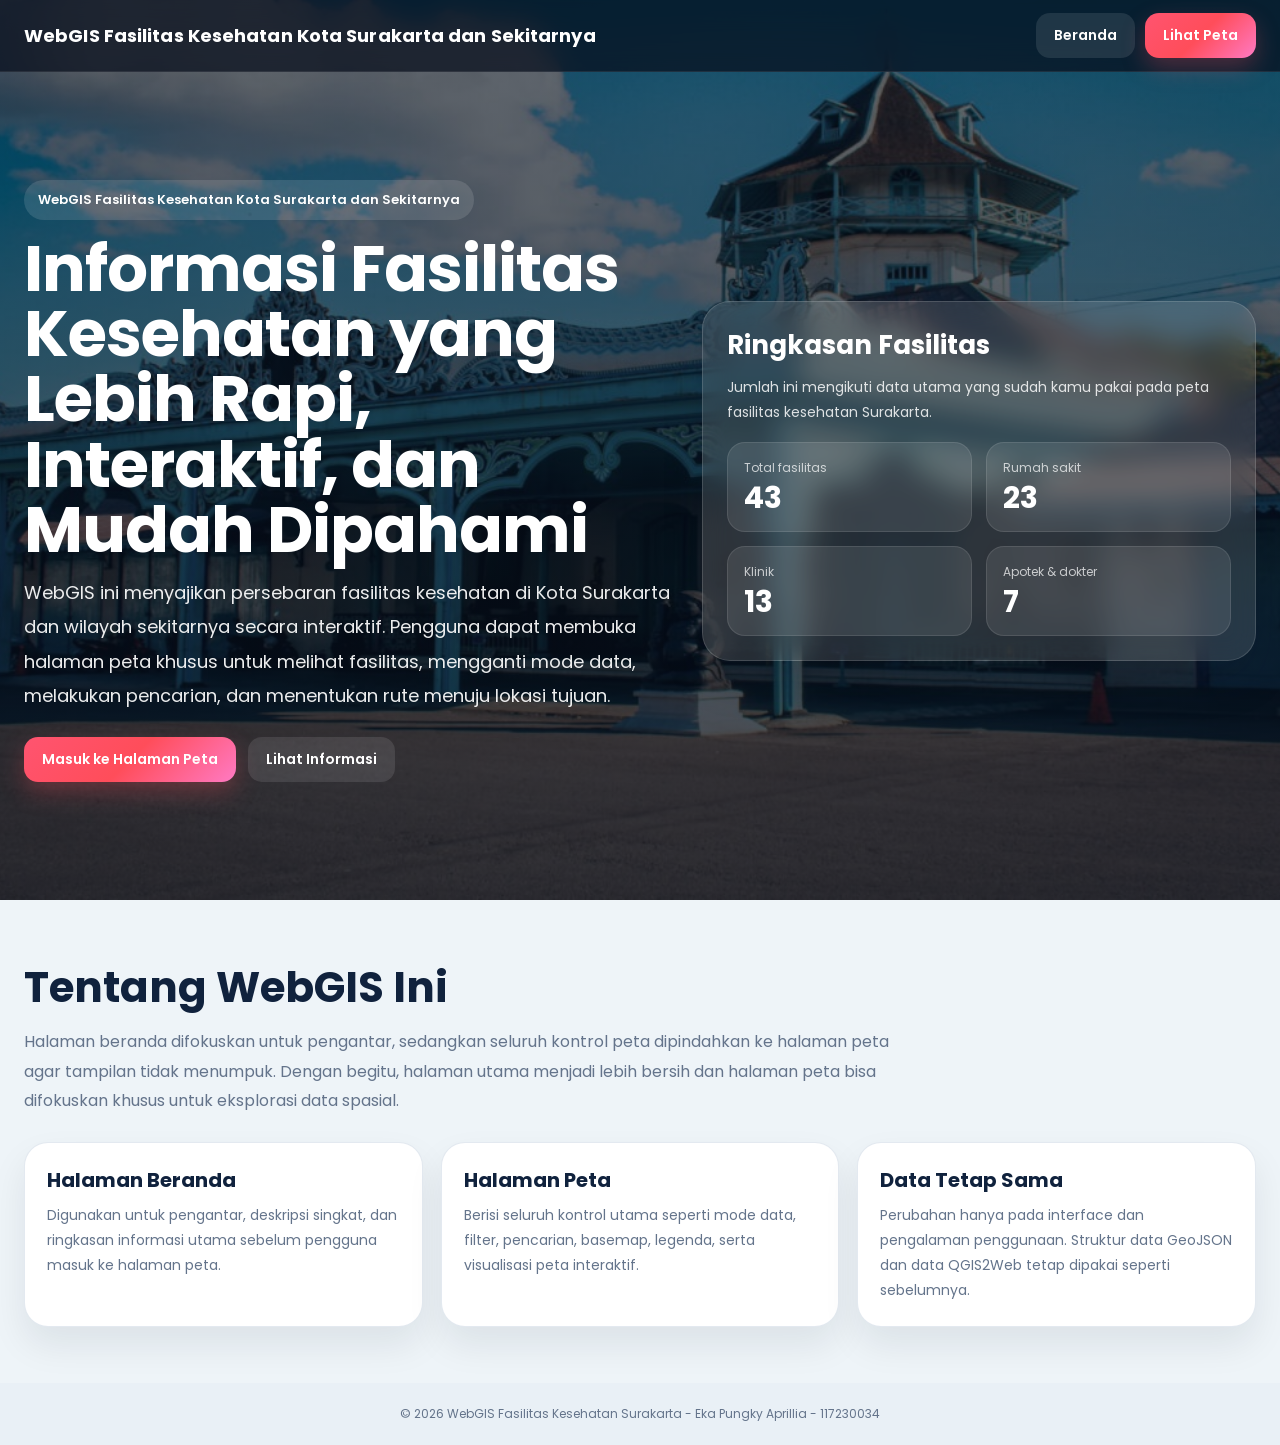
==== commit 8dd52840: "Update index.html" ====
--- a/index.html
+++ b/index.html
@@ -1,1210 +1,287 @@
-<!doctype html>
-<html lang="en">
-    <head>
-        <meta charset="utf-8">
-        <meta http-equiv="X-UA-Compatible" content="IE=edge">
-        <meta name="viewport" content="initial-scale=1,user-scalable=no,maximum-scale=1,width=device-width">
-        <meta name="mobile-web-app-capable" content="yes">
-        <meta name="apple-mobile-web-app-capable" content="yes">
-        <link rel="stylesheet" href="css/leaflet.css">
-        <link rel="stylesheet" href="css/L.Control.Layers.Tree.css">
-        <link rel="stylesheet" href="css/L.Control.Locate.min.css">
-        <link rel="stylesheet" href="css/qgis2web.css">
-        <link rel="stylesheet" href="css/fontawesome-all.min.css">
-        <link rel="stylesheet" href="css/leaflet.photon.css">
-        <link rel="stylesheet" href="css/leaflet-measure.css">
-        <style>
-        html, body, #map {
-            width: 100%;
-            height: 100%;
-            padding: 0;
-            margin: 0;
-        }
-        </style>
-        <title></title>
-    </head>
-    <body>
-        <div id="map">
-        </div>
-        <script src="js/qgis2web_expressions.js"></script>
-        <script src="js/leaflet.js"></script>
-        <script src="js/L.Control.Layers.Tree.min.js"></script>
-        <script src="js/L.Control.Locate.min.js"></script>
-        <script src="js/leaflet.rotatedMarker.js"></script>
-        <script src="js/leaflet.pattern.js"></script>
-        <script src="js/leaflet-hash.js"></script>
-        <script src="js/Autolinker.min.js"></script>
-        <script src="js/rbush.min.js"></script>
-        <script src="js/labelgun.min.js"></script>
-        <script src="js/labels.js"></script>
-        <script src="js/leaflet.photon.js"></script>
-        <script src="js/leaflet-measure.js"></script>
-        <script src="data/DokterGigi_Sukoharjo_1.js"></script>
-        <script src="data/Apotek_2.js"></script>
-        <script src="data/Klinik_Sukoharjo_3.js"></script>
-        <script src="data/RumahSakit_Sukoharjo_4.js"></script>
-        <script src="data/building_5.js"></script>
-        <script>
-        var highlightLayer;
-        function highlightFeature(e) {
-            highlightLayer = e.target;
-
-            if (e.target.feature.geometry.type === 'LineString' || e.target.feature.geometry.type === 'MultiLineString') {
-              highlightLayer.setStyle({
-                color: 'rgba(255, 255, 0, 1.00)',
-              });
-            } else {
-              highlightLayer.setStyle({
-                fillColor: 'rgba(255, 255, 0, 1.00)',
-                fillOpacity: 1
-              });
-            }
-        }
-        var map = L.map('map', {
-            zoomControl:false, maxZoom:28, minZoom:1
-        }).fitBounds([[-7.5660694975,110.79259627466399],[-7.548274202499999,110.827503525336]]);
-        var hash = new L.Hash(map);
-        map.attributionControl.setPrefix('<a href="https://github.com/tomchadwin/qgis2web" target="_blank">qgis2web</a> &middot; <a href="https://leafletjs.com" title="A JS library for interactive maps">Leaflet</a> &middot; <a href="https://qgis.org">QGIS</a>');
-        var autolinker = new Autolinker({truncate: {length: 30, location: 'smart'}});
-        // remove popup's row if "visible-with-data"
-        function removeEmptyRowsFromPopupContent(content, feature) {
-         var tempDiv = document.createElement('div');
-         tempDiv.innerHTML = content;
-         var rows = tempDiv.querySelectorAll('tr');
-         for (var i = 0; i < rows.length; i++) {
-             var td = rows[i].querySelector('td.visible-with-data');
-             var key = td ? td.id : '';
-             if (td && td.classList.contains('visible-with-data') && feature.properties[key] == null) {
-                 rows[i].parentNode.removeChild(rows[i]);
-             }
-         }
-         return tempDiv.innerHTML;
-        }
-        // modify popup if contains media
-        function addClassToPopupIfMedia(content, popup) {
-            var tempDiv = document.createElement('div');
-            tempDiv.innerHTML = content;
-            var imgTd = tempDiv.querySelector('td img');
-            if (imgTd) {
-                var src = imgTd.getAttribute('src');
-                if (/\.(jpg|jpeg|png|gif|bmp|webp|avif)$/i.test(src)) {
-                    popup._contentNode.classList.add('media');
-                    setTimeout(function() {
-                        popup.update();
-                    }, 10);
-                } else if (/\.(mp3|wav|ogg|aac)$/i.test(src)) {
-                    var audio = document.createElement('audio');
-                    audio.controls = true;
-                    audio.src = src;
-                    imgTd.parentNode.replaceChild(audio, imgTd);
-                    popup._contentNode.classList.add('media');
-                    setTimeout(function() {
-                        popup.setContent(tempDiv.innerHTML);
-                        popup.update();
-                    }, 10);
-                } else if (/\.(mp4|webm|ogg|mov)$/i.test(src)) {
-                    var video = document.createElement('video');
-                    video.controls = true;
-                    video.src = src;
-                    video.style.width = "400px";
-                    video.style.height = "300px";
-                    video.style.maxHeight = "60vh";
-                    video.style.maxWidth = "60vw";
-                    imgTd.parentNode.replaceChild(video, imgTd);
-                    popup._contentNode.classList.add('media');
-                    // Aggiorna il popup quando il video carica i metadati
-                    video.addEventListener('loadedmetadata', function() {
-                        popup.update();
-                    });
-                    setTimeout(function() {
-                        popup.setContent(tempDiv.innerHTML);
-                        popup.update();
-                    }, 10);
-                } else {
-                    popup._contentNode.classList.remove('media');
-                }
-            } else {
-                popup._contentNode.classList.remove('media');
-            }
-        }
-        var zoomControl = L.control.zoom({
-            position: 'topleft'
-        }).addTo(map);
-        L.control.locate({locateOptions: {maxZoom: 19}}).addTo(map);
-        var measureControl = new L.Control.Measure({
-            position: 'topleft',
-            primaryLengthUnit: 'meters',
-            secondaryLengthUnit: 'kilometers',
-            primaryAreaUnit: 'sqmeters',
-            secondaryAreaUnit: 'hectares'
-        });
-        measureControl.addTo(map);
-        document.getElementsByClassName('leaflet-control-measure-toggle')[0].innerHTML = '';
-        document.getElementsByClassName('leaflet-control-measure-toggle')[0].className += ' fas fa-ruler';
-        var bounds_group = new L.featureGroup([]);
-        function setBounds() {
-            map.setMaxBounds(map.getBounds());
-            map.setMinZoom(map.getZoom());
-        }
-        map.createPane('pane_ESRISatellite_0');
-        map.getPane('pane_ESRISatellite_0').style.zIndex = 400;
-        var layer_ESRISatellite_0 = L.tileLayer('https://server.arcgisonline.com/ArcGIS/rest/services/World_Imagery/MapServer/tile/{z}/{y}/{x}', {
-            pane: 'pane_ESRISatellite_0',
-            opacity: 1.0,
-            attribution: '',
-            minZoom: 1,
-            maxZoom: 28,
-            minNativeZoom: 0,
-            maxNativeZoom: 20
-        });
-        layer_ESRISatellite_0;
-        map.addLayer(layer_ESRISatellite_0);
-        function pop_DokterGigi_Sukoharjo_1(feature, layer) {
-            layer.on({
-                mouseout: function(e) {
-                    for (var i in e.target._eventParents) {
-                        if (typeof e.target._eventParents[i].resetStyle === 'function') {
-                            e.target._eventParents[i].resetStyle(e.target);
-                        }
-                    }
-                },
-                mouseover: highlightFeature,
-            });
-            var popupContent = '<table>\
-                    <tr>\
-                        <td colspan="2">' + (feature.properties['full_id'] !== null ? autolinker.link(String(feature.properties['full_id']).replace(/'/g, '\'').toLocaleString()) : '') + '</td>\
-                    </tr>\
-                    <tr>\
-                        <td colspan="2">' + (feature.properties['osm_id'] !== null ? autolinker.link(String(feature.properties['osm_id']).replace(/'/g, '\'').toLocaleString()) : '') + '</td>\
-                    </tr>\
-                    <tr>\
-                        <td colspan="2">' + (feature.properties['osm_type'] !== null ? autolinker.link(String(feature.properties['osm_type']).replace(/'/g, '\'').toLocaleString()) : '') + '</td>\
-                    </tr>\
-                    <tr>\
-                        <th scope="row">healthcare</th>\
-                        <td class="visible-with-data" id="healthcare">' + (feature.properties['healthcare'] !== null ? autolinker.link(String(feature.properties['healthcare']).replace(/'/g, '\'').toLocaleString()) : '') + '</td>\
-                    </tr>\
-                    <tr>\
-                        <td colspan="2">' + (feature.properties['addr:province'] !== null ? autolinker.link(String(feature.properties['addr:province']).replace(/'/g, '\'').toLocaleString()) : '') + '</td>\
-                    </tr>\
-                    <tr>\
-                        <td colspan="2">' + (feature.properties['kids_area:supervised'] !== null ? autolinker.link(String(feature.properties['kids_area:supervised']).replace(/'/g, '\'').toLocaleString()) : '') + '</td>\
-                    </tr>\
-                    <tr>\
-                        <td colspan="2">' + (feature.properties['kids_area:outdoor'] !== null ? autolinker.link(String(feature.properties['kids_area:outdoor']).replace(/'/g, '\'').toLocaleString()) : '') + '</td>\
-                    </tr>\
-                    <tr>\
-                        <td colspan="2">' + (feature.properties['kids_area:indoor'] !== null ? autolinker.link(String(feature.properties['kids_area:indoor']).replace(/'/g, '\'').toLocaleString()) : '') + '</td>\
-                    </tr>\
-                    <tr>\
-                        <td colspan="2">' + (feature.properties['kids_area:fee'] !== null ? autolinker.link(String(feature.properties['kids_area:fee']).replace(/'/g, '\'').toLocaleString()) : '') + '</td>\
-                    </tr>\
-                    <tr>\
-                        <td colspan="2">' + (feature.properties['kids_area'] !== null ? autolinker.link(String(feature.properties['kids_area']).replace(/'/g, '\'').toLocaleString()) : '') + '</td>\
-                    </tr>\
-                    <tr>\
-                        <td colspan="2">' + (feature.properties['description'] !== null ? autolinker.link(String(feature.properties['description']).replace(/'/g, '\'').toLocaleString()) : '') + '</td>\
-                    </tr>\
-                    <tr>\
-                        <td colspan="2">' + (feature.properties['air_conditioning'] !== null ? autolinker.link(String(feature.properties['air_conditioning']).replace(/'/g, '\'').toLocaleString()) : '') + '</td>\
-                    </tr>\
-                    <tr>\
-                        <td colspan="2">' + (feature.properties['smoking'] !== null ? autolinker.link(String(feature.properties['smoking']).replace(/'/g, '\'').toLocaleString()) : '') + '</td>\
-                    </tr>\
-                    <tr>\
-                        <td colspan="2">' + (feature.properties['height'] !== null ? autolinker.link(String(feature.properties['height']).replace(/'/g, '\'').toLocaleString()) : '') + '</td>\
-                    </tr>\
-                    <tr>\
-                        <td colspan="2">' + (feature.properties['building:levels'] !== null ? autolinker.link(String(feature.properties['building:levels']).replace(/'/g, '\'').toLocaleString()) : '') + '</td>\
-                    </tr>\
-                    <tr>\
-                        <td colspan="2">' + (feature.properties['opening_hours'] !== null ? autolinker.link(String(feature.properties['opening_hours']).replace(/'/g, '\'').toLocaleString()) : '') + '</td>\
-                    </tr>\
-                    <tr>\
-                        <td colspan="2">' + (feature.properties['contact:website'] !== null ? autolinker.link(String(feature.properties['contact:website']).replace(/'/g, '\'').toLocaleString()) : '') + '</td>\
-                    </tr>\
-                    <tr>\
-                        <td colspan="2">' + (feature.properties['contact:phone'] !== null ? autolinker.link(String(feature.properties['contact:phone']).replace(/'/g, '\'').toLocaleString()) : '') + '</td>\
-                    </tr>\
-                    <tr>\
-                        <td colspan="2">' + (feature.properties['contact:fax'] !== null ? autolinker.link(String(feature.properties['contact:fax']).replace(/'/g, '\'').toLocaleString()) : '') + '</td>\
-                    </tr>\
-                    <tr>\
-                        <td colspan="2">' + (feature.properties['contact:email'] !== null ? autolinker.link(String(feature.properties['contact:email']).replace(/'/g, '\'').toLocaleString()) : '') + '</td>\
-                    </tr>\
-                    <tr>\
-                        <td colspan="2">' + (feature.properties['internet_access'] !== null ? autolinker.link(String(feature.properties['internet_access']).replace(/'/g, '\'').toLocaleString()) : '') + '</td>\
-                    </tr>\
-                    <tr>\
-                        <td colspan="2">' + (feature.properties['addr:postcode'] !== null ? autolinker.link(String(feature.properties['addr:postcode']).replace(/'/g, '\'').toLocaleString()) : '') + '</td>\
-                    </tr>\
-                    <tr>\
-                        <td colspan="2">' + (feature.properties['healthcare:speciality'] !== null ? autolinker.link(String(feature.properties['healthcare:speciality']).replace(/'/g, '\'').toLocaleString()) : '') + '</td>\
-                    </tr>\
-                    <tr>\
-                        <td colspan="2">' + (feature.properties['emergency'] !== null ? autolinker.link(String(feature.properties['emergency']).replace(/'/g, '\'').toLocaleString()) : '') + '</td>\
-                    </tr>\
-                    <tr>\
-                        <td colspan="2">' + (feature.properties['website'] !== null ? autolinker.link(String(feature.properties['website']).replace(/'/g, '\'').toLocaleString()) : '') + '</td>\
-                    </tr>\
-                    <tr>\
-                        <td colspan="2">' + (feature.properties['phone'] !== null ? autolinker.link(String(feature.properties['phone']).replace(/'/g, '\'').toLocaleString()) : '') + '</td>\
-                    </tr>\
-                    <tr>\
-                        <td colspan="2">' + (feature.properties['layer'] !== null ? autolinker.link(String(feature.properties['layer']).replace(/'/g, '\'').toLocaleString()) : '') + '</td>\
-                    </tr>\
-                    <tr>\
-                        <td colspan="2">' + (feature.properties['addr:full'] !== null ? autolinker.link(String(feature.properties['addr:full']).replace(/'/g, '\'').toLocaleString()) : '') + '</td>\
-                    </tr>\
-                    <tr>\
-                        <td colspan="2">' + (feature.properties['dispensing'] !== null ? autolinker.link(String(feature.properties['dispensing']).replace(/'/g, '\'').toLocaleString()) : '') + '</td>\
-                    </tr>\
-                    <tr>\
-                        <td colspan="2">' + (feature.properties['not:operator:wikidata'] !== null ? autolinker.link(String(feature.properties['not:operator:wikidata']).replace(/'/g, '\'').toLocaleString()) : '') + '</td>\
-                    </tr>\
-                    <tr>\
-                        <td colspan="2">' + (feature.properties['addr:street'] !== null ? autolinker.link(String(feature.properties['addr:street']).replace(/'/g, '\'').toLocaleString()) : '') + '</td>\
-                    </tr>\
-                    <tr>\
-                        <td colspan="2">' + (feature.properties['addr:housename'] !== null ? autolinker.link(String(feature.properties['addr:housename']).replace(/'/g, '\'').toLocaleString()) : '') + '</td>\
-                    </tr>\
-                    <tr>\
-                        <td colspan="2">' + (feature.properties['addr:city'] !== null ? autolinker.link(String(feature.properties['addr:city']).replace(/'/g, '\'').toLocaleString()) : '') + '</td>\
-                    </tr>\
-                    <tr>\
-                        <td colspan="2">' + (feature.properties['type'] !== null ? autolinker.link(String(feature.properties['type']).replace(/'/g, '\'').toLocaleString()) : '') + '</td>\
-                    </tr>\
-                    <tr>\
-                        <td colspan="2">' + (feature.properties['operator:wikidata'] !== null ? autolinker.link(String(feature.properties['operator:wikidata']).replace(/'/g, '\'').toLocaleString()) : '') + '</td>\
-                    </tr>\
-                    <tr>\
-                        <td colspan="2">' + (feature.properties['operator:type'] !== null ? autolinker.link(String(feature.properties['operator:type']).replace(/'/g, '\'').toLocaleString()) : '') + '</td>\
-                    </tr>\
-                    <tr>\
-                        <td colspan="2">' + (feature.properties['operator:id'] !== null ? autolinker.link(String(feature.properties['operator:id']).replace(/'/g, '\'').toLocaleString()) : '') + '</td>\
-                    </tr>\
-                    <tr>\
-                        <td colspan="2">' + (feature.properties['operator:en'] !== null ? autolinker.link(String(feature.properties['operator:en']).replace(/'/g, '\'').toLocaleString()) : '') + '</td>\
-                    </tr>\
-                    <tr>\
-                        <td colspan="2">' + (feature.properties['operator'] !== null ? autolinker.link(String(feature.properties['operator']).replace(/'/g, '\'').toLocaleString()) : '') + '</td>\
-                    </tr>\
-                    <tr>\
-                        <th scope="row">name</th>\
-                        <td class="visible-with-data" id="name">' + (feature.properties['name'] !== null ? autolinker.link(String(feature.properties['name']).replace(/'/g, '\'').toLocaleString()) : '') + '</td>\
-                    </tr>\
-                    <tr>\
-                        <td colspan="2">' + (feature.properties['building'] !== null ? autolinker.link(String(feature.properties['building']).replace(/'/g, '\'').toLocaleString()) : '') + '</td>\
-                    </tr>\
-                    <tr>\
-                        <td colspan="2">' + (feature.properties['amenity'] !== null ? autolinker.link(String(feature.properties['amenity']).replace(/'/g, '\'').toLocaleString()) : '') + '</td>\
-                    </tr>\
-                </table>';
-            var content = removeEmptyRowsFromPopupContent(popupContent, feature);
-			layer.on('popupopen', function(e) {
-				addClassToPopupIfMedia(content, e.popup);
-			});
-			layer.bindPopup(content, { maxHeight: 400 });
-        }
-
-        function style_DokterGigi_Sukoharjo_1_0() {
-            return {
-                pane: 'pane_DokterGigi_Sukoharjo_1',
-                opacity: 1,
-                color: 'rgba(255,255,255,1.0)',
-                dashArray: '',
-                lineCap: 'butt',
-                lineJoin: 'miter',
-                weight: 1.0, 
-                fill: true,
-                fillOpacity: 1,
-                fillColor: 'rgba(238,255,1,1.0)',
-                interactive: true,
-            }
-        }
-        map.createPane('pane_DokterGigi_Sukoharjo_1');
-        map.getPane('pane_DokterGigi_Sukoharjo_1').style.zIndex = 401;
-        map.getPane('pane_DokterGigi_Sukoharjo_1').style['mix-blend-mode'] = 'normal';
-        var layer_DokterGigi_Sukoharjo_1 = new L.geoJson(json_DokterGigi_Sukoharjo_1, {
-            attribution: '',
-            interactive: true,
-            dataVar: 'json_DokterGigi_Sukoharjo_1',
-            layerName: 'layer_DokterGigi_Sukoharjo_1',
-            pane: 'pane_DokterGigi_Sukoharjo_1',
-            onEachFeature: pop_DokterGigi_Sukoharjo_1,
-            style: style_DokterGigi_Sukoharjo_1_0,
-        });
-        bounds_group.addLayer(layer_DokterGigi_Sukoharjo_1);
-        map.addLayer(layer_DokterGigi_Sukoharjo_1);
-        function pop_Apotek_2(feature, layer) {
-            layer.on({
-                mouseout: function(e) {
-                    for (var i in e.target._eventParents) {
-                        if (typeof e.target._eventParents[i].resetStyle === 'function') {
-                            e.target._eventParents[i].resetStyle(e.target);
-                        }
-                    }
-                },
-                mouseover: highlightFeature,
-            });
-            var popupContent = '<table>\
-                    <tr>\
-                        <td colspan="2">' + (feature.properties['full_id'] !== null ? autolinker.link(String(feature.properties['full_id']).replace(/'/g, '\'').toLocaleString()) : '') + '</td>\
-                    </tr>\
-                    <tr>\
-                        <td colspan="2">' + (feature.properties['osm_id'] !== null ? autolinker.link(String(feature.properties['osm_id']).replace(/'/g, '\'').toLocaleString()) : '') + '</td>\
-                    </tr>\
-                    <tr>\
-                        <td colspan="2">' + (feature.properties['osm_type'] !== null ? autolinker.link(String(feature.properties['osm_type']).replace(/'/g, '\'').toLocaleString()) : '') + '</td>\
-                    </tr>\
-                    <tr>\
-                        <th scope="row">healthcare</th>\
-                        <td class="visible-with-data" id="healthcare">' + (feature.properties['healthcare'] !== null ? autolinker.link(String(feature.properties['healthcare']).replace(/'/g, '\'').toLocaleString()) : '') + '</td>\
-                    </tr>\
-                    <tr>\
-                        <td colspan="2">' + (feature.properties['addr:province'] !== null ? autolinker.link(String(feature.properties['addr:province']).replace(/'/g, '\'').toLocaleString()) : '') + '</td>\
-                    </tr>\
-                    <tr>\
-                        <td colspan="2">' + (feature.properties['kids_area:supervised'] !== null ? autolinker.link(String(feature.properties['kids_area:supervised']).replace(/'/g, '\'').toLocaleString()) : '') + '</td>\
-                    </tr>\
-                    <tr>\
-                        <td colspan="2">' + (feature.properties['kids_area:outdoor'] !== null ? autolinker.link(String(feature.properties['kids_area:outdoor']).replace(/'/g, '\'').toLocaleString()) : '') + '</td>\
-                    </tr>\
-                    <tr>\
-                        <td colspan="2">' + (feature.properties['kids_area:indoor'] !== null ? autolinker.link(String(feature.properties['kids_area:indoor']).replace(/'/g, '\'').toLocaleString()) : '') + '</td>\
-                    </tr>\
-                    <tr>\
-                        <td colspan="2">' + (feature.properties['kids_area:fee'] !== null ? autolinker.link(String(feature.properties['kids_area:fee']).replace(/'/g, '\'').toLocaleString()) : '') + '</td>\
-                    </tr>\
-                    <tr>\
-                        <td colspan="2">' + (feature.properties['kids_area'] !== null ? autolinker.link(String(feature.properties['kids_area']).replace(/'/g, '\'').toLocaleString()) : '') + '</td>\
-                    </tr>\
-                    <tr>\
-                        <td colspan="2">' + (feature.properties['description'] !== null ? autolinker.link(String(feature.properties['description']).replace(/'/g, '\'').toLocaleString()) : '') + '</td>\
-                    </tr>\
-                    <tr>\
-                        <td colspan="2">' + (feature.properties['air_conditioning'] !== null ? autolinker.link(String(feature.properties['air_conditioning']).replace(/'/g, '\'').toLocaleString()) : '') + '</td>\
-                    </tr>\
-                    <tr>\
-                        <td colspan="2">' + (feature.properties['smoking'] !== null ? autolinker.link(String(feature.properties['smoking']).replace(/'/g, '\'').toLocaleString()) : '') + '</td>\
-                    </tr>\
-                    <tr>\
-                        <td colspan="2">' + (feature.properties['height'] !== null ? autolinker.link(String(feature.properties['height']).replace(/'/g, '\'').toLocaleString()) : '') + '</td>\
-                    </tr>\
-                    <tr>\
-                        <td colspan="2">' + (feature.properties['building:levels'] !== null ? autolinker.link(String(feature.properties['building:levels']).replace(/'/g, '\'').toLocaleString()) : '') + '</td>\
-                    </tr>\
-                    <tr>\
-                        <td colspan="2">' + (feature.properties['opening_hours'] !== null ? autolinker.link(String(feature.properties['opening_hours']).replace(/'/g, '\'').toLocaleString()) : '') + '</td>\
-                    </tr>\
-                    <tr>\
-                        <td colspan="2">' + (feature.properties['contact:website'] !== null ? autolinker.link(String(feature.properties['contact:website']).replace(/'/g, '\'').toLocaleString()) : '') + '</td>\
-                    </tr>\
-                    <tr>\
-                        <td colspan="2">' + (feature.properties['contact:phone'] !== null ? autolinker.link(String(feature.properties['contact:phone']).replace(/'/g, '\'').toLocaleString()) : '') + '</td>\
-                    </tr>\
-                    <tr>\
-                        <td colspan="2">' + (feature.properties['contact:fax'] !== null ? autolinker.link(String(feature.properties['contact:fax']).replace(/'/g, '\'').toLocaleString()) : '') + '</td>\
-                    </tr>\
-                    <tr>\
-                        <td colspan="2">' + (feature.properties['contact:email'] !== null ? autolinker.link(String(feature.properties['contact:email']).replace(/'/g, '\'').toLocaleString()) : '') + '</td>\
-                    </tr>\
-                    <tr>\
-                        <td colspan="2">' + (feature.properties['internet_access'] !== null ? autolinker.link(String(feature.properties['internet_access']).replace(/'/g, '\'').toLocaleString()) : '') + '</td>\
-                    </tr>\
-                    <tr>\
-                        <td colspan="2">' + (feature.properties['addr:postcode'] !== null ? autolinker.link(String(feature.properties['addr:postcode']).replace(/'/g, '\'').toLocaleString()) : '') + '</td>\
-                    </tr>\
-                    <tr>\
-                        <td colspan="2">' + (feature.properties['healthcare:speciality'] !== null ? autolinker.link(String(feature.properties['healthcare:speciality']).replace(/'/g, '\'').toLocaleString()) : '') + '</td>\
-                    </tr>\
-                    <tr>\
-                        <td colspan="2">' + (feature.properties['emergency'] !== null ? autolinker.link(String(feature.properties['emergency']).replace(/'/g, '\'').toLocaleString()) : '') + '</td>\
-                    </tr>\
-                    <tr>\
-                        <td colspan="2">' + (feature.properties['website'] !== null ? autolinker.link(String(feature.properties['website']).replace(/'/g, '\'').toLocaleString()) : '') + '</td>\
-                    </tr>\
-                    <tr>\
-                        <td colspan="2">' + (feature.properties['phone'] !== null ? autolinker.link(String(feature.properties['phone']).replace(/'/g, '\'').toLocaleString()) : '') + '</td>\
-                    </tr>\
-                    <tr>\
-                        <td colspan="2">' + (feature.properties['layer'] !== null ? autolinker.link(String(feature.properties['layer']).replace(/'/g, '\'').toLocaleString()) : '') + '</td>\
-                    </tr>\
-                    <tr>\
-                        <td colspan="2">' + (feature.properties['addr:full'] !== null ? autolinker.link(String(feature.properties['addr:full']).replace(/'/g, '\'').toLocaleString()) : '') + '</td>\
-                    </tr>\
-                    <tr>\
-                        <td colspan="2">' + (feature.properties['dispensing'] !== null ? autolinker.link(String(feature.properties['dispensing']).replace(/'/g, '\'').toLocaleString()) : '') + '</td>\
-                    </tr>\
-                    <tr>\
-                        <td colspan="2">' + (feature.properties['not:operator:wikidata'] !== null ? autolinker.link(String(feature.properties['not:operator:wikidata']).replace(/'/g, '\'').toLocaleString()) : '') + '</td>\
-                    </tr>\
-                    <tr>\
-                        <td colspan="2">' + (feature.properties['addr:street'] !== null ? autolinker.link(String(feature.properties['addr:street']).replace(/'/g, '\'').toLocaleString()) : '') + '</td>\
-                    </tr>\
-                    <tr>\
-                        <td colspan="2">' + (feature.properties['addr:housename'] !== null ? autolinker.link(String(feature.properties['addr:housename']).replace(/'/g, '\'').toLocaleString()) : '') + '</td>\
-                    </tr>\
-                    <tr>\
-                        <td colspan="2">' + (feature.properties['addr:city'] !== null ? autolinker.link(String(feature.properties['addr:city']).replace(/'/g, '\'').toLocaleString()) : '') + '</td>\
-                    </tr>\
-                    <tr>\
-                        <td colspan="2">' + (feature.properties['type'] !== null ? autolinker.link(String(feature.properties['type']).replace(/'/g, '\'').toLocaleString()) : '') + '</td>\
-                    </tr>\
-                    <tr>\
-                        <td colspan="2">' + (feature.properties['operator:wikidata'] !== null ? autolinker.link(String(feature.properties['operator:wikidata']).replace(/'/g, '\'').toLocaleString()) : '') + '</td>\
-                    </tr>\
-                    <tr>\
-                        <td colspan="2">' + (feature.properties['operator:type'] !== null ? autolinker.link(String(feature.properties['operator:type']).replace(/'/g, '\'').toLocaleString()) : '') + '</td>\
-                    </tr>\
-                    <tr>\
-                        <td colspan="2">' + (feature.properties['operator:id'] !== null ? autolinker.link(String(feature.properties['operator:id']).replace(/'/g, '\'').toLocaleString()) : '') + '</td>\
-                    </tr>\
-                    <tr>\
-                        <td colspan="2">' + (feature.properties['operator:en'] !== null ? autolinker.link(String(feature.properties['operator:en']).replace(/'/g, '\'').toLocaleString()) : '') + '</td>\
-                    </tr>\
-                    <tr>\
-                        <td colspan="2">' + (feature.properties['operator'] !== null ? autolinker.link(String(feature.properties['operator']).replace(/'/g, '\'').toLocaleString()) : '') + '</td>\
-                    </tr>\
-                    <tr>\
-                        <th scope="row">name</th>\
-                        <td class="visible-with-data" id="name">' + (feature.properties['name'] !== null ? autolinker.link(String(feature.properties['name']).replace(/'/g, '\'').toLocaleString()) : '') + '</td>\
-                    </tr>\
-                    <tr>\
-                        <td colspan="2">' + (feature.properties['building'] !== null ? autolinker.link(String(feature.properties['building']).replace(/'/g, '\'').toLocaleString()) : '') + '</td>\
-                    </tr>\
-                    <tr>\
-                        <td colspan="2">' + (feature.properties['amenity'] !== null ? autolinker.link(String(feature.properties['amenity']).replace(/'/g, '\'').toLocaleString()) : '') + '</td>\
-                    </tr>\
-                </table>';
-            var content = removeEmptyRowsFromPopupContent(popupContent, feature);
-			layer.on('popupopen', function(e) {
-				addClassToPopupIfMedia(content, e.popup);
-			});
-			layer.bindPopup(content, { maxHeight: 400 });
-        }
-
-        function style_Apotek_2_0() {
-            return {
-                pane: 'pane_Apotek_2',
-                opacity: 1,
-                color: 'rgba(255,255,255,1.0)',
-                dashArray: '',
-                lineCap: 'butt',
-                lineJoin: 'miter',
-                weight: 1.0, 
-                fill: true,
-                fillOpacity: 1,
-                fillColor: 'rgba(30,222,200,1.0)',
-                interactive: true,
-            }
-        }
-        map.createPane('pane_Apotek_2');
-        map.getPane('pane_Apotek_2').style.zIndex = 402;
-        map.getPane('pane_Apotek_2').style['mix-blend-mode'] = 'normal';
-        var layer_Apotek_2 = new L.geoJson(json_Apotek_2, {
-            attribution: '',
-            interactive: true,
-            dataVar: 'json_Apotek_2',
-            layerName: 'layer_Apotek_2',
-            pane: 'pane_Apotek_2',
-            onEachFeature: pop_Apotek_2,
-            style: style_Apotek_2_0,
-        });
-        bounds_group.addLayer(layer_Apotek_2);
-        map.addLayer(layer_Apotek_2);
-        function pop_Klinik_Sukoharjo_3(feature, layer) {
-            layer.on({
-                mouseout: function(e) {
-                    for (var i in e.target._eventParents) {
-                        if (typeof e.target._eventParents[i].resetStyle === 'function') {
-                            e.target._eventParents[i].resetStyle(e.target);
-                        }
-                    }
-                },
-                mouseover: highlightFeature,
-            });
-            var popupContent = '<table>\
-                    <tr>\
-                        <td colspan="2">' + (feature.properties['full_id'] !== null ? autolinker.link(String(feature.properties['full_id']).replace(/'/g, '\'').toLocaleString()) : '') + '</td>\
-                    </tr>\
-                    <tr>\
-                        <td colspan="2">' + (feature.properties['osm_id'] !== null ? autolinker.link(String(feature.properties['osm_id']).replace(/'/g, '\'').toLocaleString()) : '') + '</td>\
-                    </tr>\
-                    <tr>\
-                        <td colspan="2">' + (feature.properties['osm_type'] !== null ? autolinker.link(String(feature.properties['osm_type']).replace(/'/g, '\'').toLocaleString()) : '') + '</td>\
-                    </tr>\
-                    <tr>\
-                        <th scope="row">healthcare</th>\
-                        <td class="visible-with-data" id="healthcare">' + (feature.properties['healthcare'] !== null ? autolinker.link(String(feature.properties['healthcare']).replace(/'/g, '\'').toLocaleString()) : '') + '</td>\
-                    </tr>\
-                    <tr>\
-                        <td colspan="2">' + (feature.properties['addr:province'] !== null ? autolinker.link(String(feature.properties['addr:province']).replace(/'/g, '\'').toLocaleString()) : '') + '</td>\
-                    </tr>\
-                    <tr>\
-                        <td colspan="2">' + (feature.properties['kids_area:supervised'] !== null ? autolinker.link(String(feature.properties['kids_area:supervised']).replace(/'/g, '\'').toLocaleString()) : '') + '</td>\
-                    </tr>\
-                    <tr>\
-                        <td colspan="2">' + (feature.properties['kids_area:outdoor'] !== null ? autolinker.link(String(feature.properties['kids_area:outdoor']).replace(/'/g, '\'').toLocaleString()) : '') + '</td>\
-                    </tr>\
-                    <tr>\
-                        <td colspan="2">' + (feature.properties['kids_area:indoor'] !== null ? autolinker.link(String(feature.properties['kids_area:indoor']).replace(/'/g, '\'').toLocaleString()) : '') + '</td>\
-                    </tr>\
-                    <tr>\
-                        <td colspan="2">' + (feature.properties['kids_area:fee'] !== null ? autolinker.link(String(feature.properties['kids_area:fee']).replace(/'/g, '\'').toLocaleString()) : '') + '</td>\
-                    </tr>\
-                    <tr>\
-                        <td colspan="2">' + (feature.properties['kids_area'] !== null ? autolinker.link(String(feature.properties['kids_area']).replace(/'/g, '\'').toLocaleString()) : '') + '</td>\
-                    </tr>\
-                    <tr>\
-                        <td colspan="2">' + (feature.properties['description'] !== null ? autolinker.link(String(feature.properties['description']).replace(/'/g, '\'').toLocaleString()) : '') + '</td>\
-                    </tr>\
-                    <tr>\
-                        <td colspan="2">' + (feature.properties['air_conditioning'] !== null ? autolinker.link(String(feature.properties['air_conditioning']).replace(/'/g, '\'').toLocaleString()) : '') + '</td>\
-                    </tr>\
-                    <tr>\
-                        <td colspan="2">' + (feature.properties['smoking'] !== null ? autolinker.link(String(feature.properties['smoking']).replace(/'/g, '\'').toLocaleString()) : '') + '</td>\
-                    </tr>\
-                    <tr>\
-                        <td colspan="2">' + (feature.properties['height'] !== null ? autolinker.link(String(feature.properties['height']).replace(/'/g, '\'').toLocaleString()) : '') + '</td>\
-                    </tr>\
-                    <tr>\
-                        <td colspan="2">' + (feature.properties['building:levels'] !== null ? autolinker.link(String(feature.properties['building:levels']).replace(/'/g, '\'').toLocaleString()) : '') + '</td>\
-                    </tr>\
-                    <tr>\
-                        <td colspan="2">' + (feature.properties['opening_hours'] !== null ? autolinker.link(String(feature.properties['opening_hours']).replace(/'/g, '\'').toLocaleString()) : '') + '</td>\
-                    </tr>\
-                    <tr>\
-                        <td colspan="2">' + (feature.properties['contact:website'] !== null ? autolinker.link(String(feature.properties['contact:website']).replace(/'/g, '\'').toLocaleString()) : '') + '</td>\
-                    </tr>\
-                    <tr>\
-                        <td colspan="2">' + (feature.properties['contact:phone'] !== null ? autolinker.link(String(feature.properties['contact:phone']).replace(/'/g, '\'').toLocaleString()) : '') + '</td>\
-                    </tr>\
-                    <tr>\
-                        <td colspan="2">' + (feature.properties['contact:fax'] !== null ? autolinker.link(String(feature.properties['contact:fax']).replace(/'/g, '\'').toLocaleString()) : '') + '</td>\
-                    </tr>\
-                    <tr>\
-                        <td colspan="2">' + (feature.properties['contact:email'] !== null ? autolinker.link(String(feature.properties['contact:email']).replace(/'/g, '\'').toLocaleString()) : '') + '</td>\
-                    </tr>\
-                    <tr>\
-                        <td colspan="2">' + (feature.properties['internet_access'] !== null ? autolinker.link(String(feature.properties['internet_access']).replace(/'/g, '\'').toLocaleString()) : '') + '</td>\
-                    </tr>\
-                    <tr>\
-                        <td colspan="2">' + (feature.properties['addr:postcode'] !== null ? autolinker.link(String(feature.properties['addr:postcode']).replace(/'/g, '\'').toLocaleString()) : '') + '</td>\
-                    </tr>\
-                    <tr>\
-                        <td colspan="2">' + (feature.properties['healthcare:speciality'] !== null ? autolinker.link(String(feature.properties['healthcare:speciality']).replace(/'/g, '\'').toLocaleString()) : '') + '</td>\
-                    </tr>\
-                    <tr>\
-                        <td colspan="2">' + (feature.properties['emergency'] !== null ? autolinker.link(String(feature.properties['emergency']).replace(/'/g, '\'').toLocaleString()) : '') + '</td>\
-                    </tr>\
-                    <tr>\
-                        <td colspan="2">' + (feature.properties['website'] !== null ? autolinker.link(String(feature.properties['website']).replace(/'/g, '\'').toLocaleString()) : '') + '</td>\
-                    </tr>\
-                    <tr>\
-                        <td colspan="2">' + (feature.properties['phone'] !== null ? autolinker.link(String(feature.properties['phone']).replace(/'/g, '\'').toLocaleString()) : '') + '</td>\
-                    </tr>\
-                    <tr>\
-                        <td colspan="2">' + (feature.properties['layer'] !== null ? autolinker.link(String(feature.properties['layer']).replace(/'/g, '\'').toLocaleString()) : '') + '</td>\
-                    </tr>\
-                    <tr>\
-                        <td colspan="2">' + (feature.properties['addr:full'] !== null ? autolinker.link(String(feature.properties['addr:full']).replace(/'/g, '\'').toLocaleString()) : '') + '</td>\
-                    </tr>\
-                    <tr>\
-                        <td colspan="2">' + (feature.properties['dispensing'] !== null ? autolinker.link(String(feature.properties['dispensing']).replace(/'/g, '\'').toLocaleString()) : '') + '</td>\
-                    </tr>\
-                    <tr>\
-                        <td colspan="2">' + (feature.properties['not:operator:wikidata'] !== null ? autolinker.link(String(feature.properties['not:operator:wikidata']).replace(/'/g, '\'').toLocaleString()) : '') + '</td>\
-                    </tr>\
-                    <tr>\
-                        <td colspan="2">' + (feature.properties['addr:street'] !== null ? autolinker.link(String(feature.properties['addr:street']).replace(/'/g, '\'').toLocaleString()) : '') + '</td>\
-                    </tr>\
-                    <tr>\
-                        <td colspan="2">' + (feature.properties['addr:housename'] !== null ? autolinker.link(String(feature.properties['addr:housename']).replace(/'/g, '\'').toLocaleString()) : '') + '</td>\
-                    </tr>\
-                    <tr>\
-                        <td colspan="2">' + (feature.properties['addr:city'] !== null ? autolinker.link(String(feature.properties['addr:city']).replace(/'/g, '\'').toLocaleString()) : '') + '</td>\
-                    </tr>\
-                    <tr>\
-                        <td colspan="2">' + (feature.properties['type'] !== null ? autolinker.link(String(feature.properties['type']).replace(/'/g, '\'').toLocaleString()) : '') + '</td>\
-                    </tr>\
-                    <tr>\
-                        <td colspan="2">' + (feature.properties['operator:wikidata'] !== null ? autolinker.link(String(feature.properties['operator:wikidata']).replace(/'/g, '\'').toLocaleString()) : '') + '</td>\
-                    </tr>\
-                    <tr>\
-                        <td colspan="2">' + (feature.properties['operator:type'] !== null ? autolinker.link(String(feature.properties['operator:type']).replace(/'/g, '\'').toLocaleString()) : '') + '</td>\
-                    </tr>\
-                    <tr>\
-                        <td colspan="2">' + (feature.properties['operator:id'] !== null ? autolinker.link(String(feature.properties['operator:id']).replace(/'/g, '\'').toLocaleString()) : '') + '</td>\
-                    </tr>\
-                    <tr>\
-                        <td colspan="2">' + (feature.properties['operator:en'] !== null ? autolinker.link(String(feature.properties['operator:en']).replace(/'/g, '\'').toLocaleString()) : '') + '</td>\
-                    </tr>\
-                    <tr>\
-                        <td colspan="2">' + (feature.properties['operator'] !== null ? autolinker.link(String(feature.properties['operator']).replace(/'/g, '\'').toLocaleString()) : '') + '</td>\
-                    </tr>\
-                    <tr>\
-                        <th scope="row">name</th>\
-                        <td class="visible-with-data" id="name">' + (feature.properties['name'] !== null ? autolinker.link(String(feature.properties['name']).replace(/'/g, '\'').toLocaleString()) : '') + '</td>\
-                    </tr>\
-                    <tr>\
-                        <td colspan="2">' + (feature.properties['building'] !== null ? autolinker.link(String(feature.properties['building']).replace(/'/g, '\'').toLocaleString()) : '') + '</td>\
-                    </tr>\
-                    <tr>\
-                        <td colspan="2">' + (feature.properties['amenity'] !== null ? autolinker.link(String(feature.properties['amenity']).replace(/'/g, '\'').toLocaleString()) : '') + '</td>\
-                    </tr>\
-                </table>';
-            var content = removeEmptyRowsFromPopupContent(popupContent, feature);
-			layer.on('popupopen', function(e) {
-				addClassToPopupIfMedia(content, e.popup);
-			});
-			layer.bindPopup(content, { maxHeight: 400 });
-        }
-
-        function style_Klinik_Sukoharjo_3_0() {
-            return {
-                pane: 'pane_Klinik_Sukoharjo_3',
-                opacity: 1,
-                color: 'rgba(255,255,255,1.0)',
-                dashArray: '',
-                lineCap: 'butt',
-                lineJoin: 'miter',
-                weight: 1.0, 
-                fill: true,
-                fillOpacity: 1,
-                fillColor: 'rgba(232,150,164,1.0)',
-                interactive: true,
-            }
-        }
-        map.createPane('pane_Klinik_Sukoharjo_3');
-        map.getPane('pane_Klinik_Sukoharjo_3').style.zIndex = 403;
-        map.getPane('pane_Klinik_Sukoharjo_3').style['mix-blend-mode'] = 'normal';
-        var layer_Klinik_Sukoharjo_3 = new L.geoJson(json_Klinik_Sukoharjo_3, {
-            attribution: '',
-            interactive: true,
-            dataVar: 'json_Klinik_Sukoharjo_3',
-            layerName: 'layer_Klinik_Sukoharjo_3',
-            pane: 'pane_Klinik_Sukoharjo_3',
-            onEachFeature: pop_Klinik_Sukoharjo_3,
-            style: style_Klinik_Sukoharjo_3_0,
-        });
-        bounds_group.addLayer(layer_Klinik_Sukoharjo_3);
-        map.addLayer(layer_Klinik_Sukoharjo_3);
-        function pop_RumahSakit_Sukoharjo_4(feature, layer) {
-            layer.on({
-                mouseout: function(e) {
-                    for (var i in e.target._eventParents) {
-                        if (typeof e.target._eventParents[i].resetStyle === 'function') {
-                            e.target._eventParents[i].resetStyle(e.target);
-                        }
-                    }
-                },
-                mouseover: highlightFeature,
-            });
-            var popupContent = '<table>\
-                    <tr>\
-                        <td colspan="2">' + (feature.properties['full_id'] !== null ? autolinker.link(String(feature.properties['full_id']).replace(/'/g, '\'').toLocaleString()) : '') + '</td>\
-                    </tr>\
-                    <tr>\
-                        <th scope="row">osm_id</th>\
-                        <td class="visible-with-data" id="osm_id">' + (feature.properties['osm_id'] !== null ? autolinker.link(String(feature.properties['osm_id']).replace(/'/g, '\'').toLocaleString()) : '') + '</td>\
-                    </tr>\
-                    <tr>\
-                        <td colspan="2">' + (feature.properties['osm_type'] !== null ? autolinker.link(String(feature.properties['osm_type']).replace(/'/g, '\'').toLocaleString()) : '') + '</td>\
-                    </tr>\
-                    <tr>\
-                        <td colspan="2">' + (feature.properties['healthcare'] !== null ? autolinker.link(String(feature.properties['healthcare']).replace(/'/g, '\'').toLocaleString()) : '') + '</td>\
-                    </tr>\
-                    <tr>\
-                        <td colspan="2">' + (feature.properties['addr:province'] !== null ? autolinker.link(String(feature.properties['addr:province']).replace(/'/g, '\'').toLocaleString()) : '') + '</td>\
-                    </tr>\
-                    <tr>\
-                        <td colspan="2">' + (feature.properties['kids_area:supervised'] !== null ? autolinker.link(String(feature.properties['kids_area:supervised']).replace(/'/g, '\'').toLocaleString()) : '') + '</td>\
-                    </tr>\
-                    <tr>\
-                        <td colspan="2">' + (feature.properties['kids_area:outdoor'] !== null ? autolinker.link(String(feature.properties['kids_area:outdoor']).replace(/'/g, '\'').toLocaleString()) : '') + '</td>\
-                    </tr>\
-                    <tr>\
-                        <td colspan="2">' + (feature.properties['kids_area:indoor'] !== null ? autolinker.link(String(feature.properties['kids_area:indoor']).replace(/'/g, '\'').toLocaleString()) : '') + '</td>\
-                    </tr>\
-                    <tr>\
-                        <td colspan="2">' + (feature.properties['kids_area:fee'] !== null ? autolinker.link(String(feature.properties['kids_area:fee']).replace(/'/g, '\'').toLocaleString()) : '') + '</td>\
-                    </tr>\
-                    <tr>\
-                        <td colspan="2">' + (feature.properties['kids_area'] !== null ? autolinker.link(String(feature.properties['kids_area']).replace(/'/g, '\'').toLocaleString()) : '') + '</td>\
-                    </tr>\
-                    <tr>\
-                        <td colspan="2">' + (feature.properties['description'] !== null ? autolinker.link(String(feature.properties['description']).replace(/'/g, '\'').toLocaleString()) : '') + '</td>\
-                    </tr>\
-                    <tr>\
-                        <td colspan="2">' + (feature.properties['air_conditioning'] !== null ? autolinker.link(String(feature.properties['air_conditioning']).replace(/'/g, '\'').toLocaleString()) : '') + '</td>\
-                    </tr>\
-                    <tr>\
-                        <td colspan="2">' + (feature.properties['smoking'] !== null ? autolinker.link(String(feature.properties['smoking']).replace(/'/g, '\'').toLocaleString()) : '') + '</td>\
-                    </tr>\
-                    <tr>\
-                        <td colspan="2">' + (feature.properties['height'] !== null ? autolinker.link(String(feature.properties['height']).replace(/'/g, '\'').toLocaleString()) : '') + '</td>\
-                    </tr>\
-                    <tr>\
-                        <td colspan="2">' + (feature.properties['building:levels'] !== null ? autolinker.link(String(feature.properties['building:levels']).replace(/'/g, '\'').toLocaleString()) : '') + '</td>\
-                    </tr>\
-                    <tr>\
-                        <td colspan="2">' + (feature.properties['opening_hours'] !== null ? autolinker.link(String(feature.properties['opening_hours']).replace(/'/g, '\'').toLocaleString()) : '') + '</td>\
-                    </tr>\
-                    <tr>\
-                        <td colspan="2">' + (feature.properties['contact:website'] !== null ? autolinker.link(String(feature.properties['contact:website']).replace(/'/g, '\'').toLocaleString()) : '') + '</td>\
-                    </tr>\
-                    <tr>\
-                        <td colspan="2">' + (feature.properties['contact:phone'] !== null ? autolinker.link(String(feature.properties['contact:phone']).replace(/'/g, '\'').toLocaleString()) : '') + '</td>\
-                    </tr>\
-                    <tr>\
-                        <td colspan="2">' + (feature.properties['contact:fax'] !== null ? autolinker.link(String(feature.properties['contact:fax']).replace(/'/g, '\'').toLocaleString()) : '') + '</td>\
-                    </tr>\
-                    <tr>\
-                        <td colspan="2">' + (feature.properties['contact:email'] !== null ? autolinker.link(String(feature.properties['contact:email']).replace(/'/g, '\'').toLocaleString()) : '') + '</td>\
-                    </tr>\
-                    <tr>\
-                        <td colspan="2">' + (feature.properties['internet_access'] !== null ? autolinker.link(String(feature.properties['internet_access']).replace(/'/g, '\'').toLocaleString()) : '') + '</td>\
-                    </tr>\
-                    <tr>\
-                        <td colspan="2">' + (feature.properties['addr:postcode'] !== null ? autolinker.link(String(feature.properties['addr:postcode']).replace(/'/g, '\'').toLocaleString()) : '') + '</td>\
-                    </tr>\
-                    <tr>\
-                        <td colspan="2">' + (feature.properties['healthcare:speciality'] !== null ? autolinker.link(String(feature.properties['healthcare:speciality']).replace(/'/g, '\'').toLocaleString()) : '') + '</td>\
-                    </tr>\
-                    <tr>\
-                        <td colspan="2">' + (feature.properties['emergency'] !== null ? autolinker.link(String(feature.properties['emergency']).replace(/'/g, '\'').toLocaleString()) : '') + '</td>\
-                    </tr>\
-                    <tr>\
-                        <td colspan="2">' + (feature.properties['website'] !== null ? autolinker.link(String(feature.properties['website']).replace(/'/g, '\'').toLocaleString()) : '') + '</td>\
-                    </tr>\
-                    <tr>\
-                        <td colspan="2">' + (feature.properties['phone'] !== null ? autolinker.link(String(feature.properties['phone']).replace(/'/g, '\'').toLocaleString()) : '') + '</td>\
-                    </tr>\
-                    <tr>\
-                        <td colspan="2">' + (feature.properties['layer'] !== null ? autolinker.link(String(feature.properties['layer']).replace(/'/g, '\'').toLocaleString()) : '') + '</td>\
-                    </tr>\
-                    <tr>\
-                        <td colspan="2">' + (feature.properties['addr:full'] !== null ? autolinker.link(String(feature.properties['addr:full']).replace(/'/g, '\'').toLocaleString()) : '') + '</td>\
-                    </tr>\
-                    <tr>\
-                        <td colspan="2">' + (feature.properties['dispensing'] !== null ? autolinker.link(String(feature.properties['dispensing']).replace(/'/g, '\'').toLocaleString()) : '') + '</td>\
-                    </tr>\
-                    <tr>\
-                        <td colspan="2">' + (feature.properties['not:operator:wikidata'] !== null ? autolinker.link(String(feature.properties['not:operator:wikidata']).replace(/'/g, '\'').toLocaleString()) : '') + '</td>\
-                    </tr>\
-                    <tr>\
-                        <td colspan="2">' + (feature.properties['addr:street'] !== null ? autolinker.link(String(feature.properties['addr:street']).replace(/'/g, '\'').toLocaleString()) : '') + '</td>\
-                    </tr>\
-                    <tr>\
-                        <td colspan="2">' + (feature.properties['addr:housename'] !== null ? autolinker.link(String(feature.properties['addr:housename']).replace(/'/g, '\'').toLocaleString()) : '') + '</td>\
-                    </tr>\
-                    <tr>\
-                        <td colspan="2">' + (feature.properties['addr:city'] !== null ? autolinker.link(String(feature.properties['addr:city']).replace(/'/g, '\'').toLocaleString()) : '') + '</td>\
-                    </tr>\
-                    <tr>\
-                        <td colspan="2">' + (feature.properties['type'] !== null ? autolinker.link(String(feature.properties['type']).replace(/'/g, '\'').toLocaleString()) : '') + '</td>\
-                    </tr>\
-                    <tr>\
-                        <td colspan="2">' + (feature.properties['operator:wikidata'] !== null ? autolinker.link(String(feature.properties['operator:wikidata']).replace(/'/g, '\'').toLocaleString()) : '') + '</td>\
-                    </tr>\
-                    <tr>\
-                        <td colspan="2">' + (feature.properties['operator:type'] !== null ? autolinker.link(String(feature.properties['operator:type']).replace(/'/g, '\'').toLocaleString()) : '') + '</td>\
-                    </tr>\
-                    <tr>\
-                        <td colspan="2">' + (feature.properties['operator:id'] !== null ? autolinker.link(String(feature.properties['operator:id']).replace(/'/g, '\'').toLocaleString()) : '') + '</td>\
-                    </tr>\
-                    <tr>\
-                        <td colspan="2">' + (feature.properties['operator:en'] !== null ? autolinker.link(String(feature.properties['operator:en']).replace(/'/g, '\'').toLocaleString()) : '') + '</td>\
-                    </tr>\
-                    <tr>\
-                        <td colspan="2">' + (feature.properties['operator'] !== null ? autolinker.link(String(feature.properties['operator']).replace(/'/g, '\'').toLocaleString()) : '') + '</td>\
-                    </tr>\
-                    <tr>\
-                        <th scope="row">name</th>\
-                        <td class="visible-with-data" id="name">' + (feature.properties['name'] !== null ? autolinker.link(String(feature.properties['name']).replace(/'/g, '\'').toLocaleString()) : '') + '</td>\
-                    </tr>\
-                    <tr>\
-                        <td colspan="2">' + (feature.properties['building'] !== null ? autolinker.link(String(feature.properties['building']).replace(/'/g, '\'').toLocaleString()) : '') + '</td>\
-                    </tr>\
-                    <tr>\
-                        <td colspan="2">' + (feature.properties['amenity'] !== null ? autolinker.link(String(feature.properties['amenity']).replace(/'/g, '\'').toLocaleString()) : '') + '</td>\
-                    </tr>\
-                </table>';
-            var content = removeEmptyRowsFromPopupContent(popupContent, feature);
-			layer.on('popupopen', function(e) {
-				addClassToPopupIfMedia(content, e.popup);
-			});
-			layer.bindPopup(content, { maxHeight: 400 });
-        }
-
-        function style_RumahSakit_Sukoharjo_4_0() {
-            return {
-                pane: 'pane_RumahSakit_Sukoharjo_4',
-                opacity: 1,
-                color: 'rgba(255,255,255,1.0)',
-                dashArray: '',
-                lineCap: 'butt',
-                lineJoin: 'miter',
-                weight: 1.0, 
-                fill: true,
-                fillOpacity: 1,
-                fillColor: 'rgba(232,0,0,1.0)',
-                interactive: true,
-            }
-        }
-        map.createPane('pane_RumahSakit_Sukoharjo_4');
-        map.getPane('pane_RumahSakit_Sukoharjo_4').style.zIndex = 404;
-        map.getPane('pane_RumahSakit_Sukoharjo_4').style['mix-blend-mode'] = 'normal';
-        var layer_RumahSakit_Sukoharjo_4 = new L.geoJson(json_RumahSakit_Sukoharjo_4, {
-            attribution: '',
-            interactive: true,
-            dataVar: 'json_RumahSakit_Sukoharjo_4',
-            layerName: 'layer_RumahSakit_Sukoharjo_4',
-            pane: 'pane_RumahSakit_Sukoharjo_4',
-            onEachFeature: pop_RumahSakit_Sukoharjo_4,
-            style: style_RumahSakit_Sukoharjo_4_0,
-        });
-        bounds_group.addLayer(layer_RumahSakit_Sukoharjo_4);
-        map.addLayer(layer_RumahSakit_Sukoharjo_4);
-        function pop_building_5(feature, layer) {
-            layer.on({
-                mouseout: function(e) {
-                    for (var i in e.target._eventParents) {
-                        if (typeof e.target._eventParents[i].resetStyle === 'function') {
-                            e.target._eventParents[i].resetStyle(e.target);
-                        }
-                    }
-                },
-                mouseover: highlightFeature,
-            });
-            var popupContent = '<table>\
-                    <tr>\
-                        <td colspan="2">' + (feature.properties['full_id'] !== null ? autolinker.link(String(feature.properties['full_id']).replace(/'/g, '\'').toLocaleString()) : '') + '</td>\
-                    </tr>\
-                    <tr>\
-                        <th scope="row">osm_id</th>\
-                        <td class="visible-with-data" id="osm_id">' + (feature.properties['osm_id'] !== null ? autolinker.link(String(feature.properties['osm_id']).replace(/'/g, '\'').toLocaleString()) : '') + '</td>\
-                    </tr>\
-                    <tr>\
-                        <td colspan="2">' + (feature.properties['osm_type'] !== null ? autolinker.link(String(feature.properties['osm_type']).replace(/'/g, '\'').toLocaleString()) : '') + '</td>\
-                    </tr>\
-                    <tr>\
-                        <td colspan="2">' + (feature.properties['building'] !== null ? autolinker.link(String(feature.properties['building']).replace(/'/g, '\'').toLocaleString()) : '') + '</td>\
-                    </tr>\
-                    <tr>\
-                        <td colspan="2">' + (feature.properties['railway'] !== null ? autolinker.link(String(feature.properties['railway']).replace(/'/g, '\'').toLocaleString()) : '') + '</td>\
-                    </tr>\
-                    <tr>\
-                        <td colspan="2">' + (feature.properties['public_transport'] !== null ? autolinker.link(String(feature.properties['public_transport']).replace(/'/g, '\'').toLocaleString()) : '') + '</td>\
-                    </tr>\
-                    <tr>\
-                        <td colspan="2">' + (feature.properties['toilets:unisex'] !== null ? autolinker.link(String(feature.properties['toilets:unisex']).replace(/'/g, '\'').toLocaleString()) : '') + '</td>\
-                    </tr>\
-                    <tr>\
-                        <td colspan="2">' + (feature.properties['wikipedia'] !== null ? autolinker.link(String(feature.properties['wikipedia']).replace(/'/g, '\'').toLocaleString()) : '') + '</td>\
-                    </tr>\
-                    <tr>\
-                        <td colspan="2">' + (feature.properties['wikimedia_commons'] !== null ? autolinker.link(String(feature.properties['wikimedia_commons']).replace(/'/g, '\'').toLocaleString()) : '') + '</td>\
-                    </tr>\
-                    <tr>\
-                        <td colspan="2">' + (feature.properties['wikidata'] !== null ? autolinker.link(String(feature.properties['wikidata']).replace(/'/g, '\'').toLocaleString()) : '') + '</td>\
-                    </tr>\
-                    <tr>\
-                        <td colspan="2">' + (feature.properties['tactile_paving'] !== null ? autolinker.link(String(feature.properties['tactile_paving']).replace(/'/g, '\'').toLocaleString()) : '') + '</td>\
-                    </tr>\
-                    <tr>\
-                        <td colspan="2">' + (feature.properties['operator:type'] !== null ? autolinker.link(String(feature.properties['operator:type']).replace(/'/g, '\'').toLocaleString()) : '') + '</td>\
-                    </tr>\
-                    <tr>\
-                        <td colspan="2">' + (feature.properties['roof:shape'] !== null ? autolinker.link(String(feature.properties['roof:shape']).replace(/'/g, '\'').toLocaleString()) : '') + '</td>\
-                    </tr>\
-                    <tr>\
-                        <td colspan="2">' + (feature.properties['building:use'] !== null ? autolinker.link(String(feature.properties['building:use']).replace(/'/g, '\'').toLocaleString()) : '') + '</td>\
-                    </tr>\
-                    <tr>\
-                        <td colspan="2">' + (feature.properties['building:material'] !== null ? autolinker.link(String(feature.properties['building:material']).replace(/'/g, '\'').toLocaleString()) : '') + '</td>\
-                    </tr>\
-                    <tr>\
-                        <td colspan="2">' + (feature.properties['building:colour'] !== null ? autolinker.link(String(feature.properties['building:colour']).replace(/'/g, '\'').toLocaleString()) : '') + '</td>\
-                    </tr>\
-                    <tr>\
-                        <td colspan="2">' + (feature.properties['addr:full'] !== null ? autolinker.link(String(feature.properties['addr:full']).replace(/'/g, '\'').toLocaleString()) : '') + '</td>\
-                    </tr>\
-                    <tr>\
-                        <td colspan="2">' + (feature.properties['residential'] !== null ? autolinker.link(String(feature.properties['residential']).replace(/'/g, '\'').toLocaleString()) : '') + '</td>\
-                    </tr>\
-                    <tr>\
-                        <td colspan="2">' + (feature.properties['service'] !== null ? autolinker.link(String(feature.properties['service']).replace(/'/g, '\'').toLocaleString()) : '') + '</td>\
-                    </tr>\
-                    <tr>\
-                        <td colspan="2">' + (feature.properties['takeaway'] !== null ? autolinker.link(String(feature.properties['takeaway']).replace(/'/g, '\'').toLocaleString()) : '') + '</td>\
-                    </tr>\
-                    <tr>\
-                        <td colspan="2">' + (feature.properties['cuisine'] !== null ? autolinker.link(String(feature.properties['cuisine']).replace(/'/g, '\'').toLocaleString()) : '') + '</td>\
-                    </tr>\
-                    <tr>\
-                        <td colspan="2">' + (feature.properties['description'] !== null ? autolinker.link(String(feature.properties['description']).replace(/'/g, '\'').toLocaleString()) : '') + '</td>\
-                    </tr>\
-                    <tr>\
-                        <td colspan="2">' + (feature.properties['government'] !== null ? autolinker.link(String(feature.properties['government']).replace(/'/g, '\'').toLocaleString()) : '') + '</td>\
-                    </tr>\
-                    <tr>\
-                        <td colspan="2">' + (feature.properties['craft'] !== null ? autolinker.link(String(feature.properties['craft']).replace(/'/g, '\'').toLocaleString()) : '') + '</td>\
-                    </tr>\
-                    <tr>\
-                        <td colspan="2">' + (feature.properties['toilets:access'] !== null ? autolinker.link(String(feature.properties['toilets:access']).replace(/'/g, '\'').toLocaleString()) : '') + '</td>\
-                    </tr>\
-                    <tr>\
-                        <td colspan="2">' + (feature.properties['toilets'] !== null ? autolinker.link(String(feature.properties['toilets']).replace(/'/g, '\'').toLocaleString()) : '') + '</td>\
-                    </tr>\
-                    <tr>\
-                        <td colspan="2">' + (feature.properties['payment:debit_cards'] !== null ? autolinker.link(String(feature.properties['payment:debit_cards']).replace(/'/g, '\'').toLocaleString()) : '') + '</td>\
-                    </tr>\
-                    <tr>\
-                        <td colspan="2">' + (feature.properties['payment:cash'] !== null ? autolinker.link(String(feature.properties['payment:cash']).replace(/'/g, '\'').toLocaleString()) : '') + '</td>\
-                    </tr>\
-                    <tr>\
-                        <td colspan="2">' + (feature.properties['name:ja'] !== null ? autolinker.link(String(feature.properties['name:ja']).replace(/'/g, '\'').toLocaleString()) : '') + '</td>\
-                    </tr>\
-                    <tr>\
-                        <td colspan="2">' + (feature.properties['name:id'] !== null ? autolinker.link(String(feature.properties['name:id']).replace(/'/g, '\'').toLocaleString()) : '') + '</td>\
-                    </tr>\
-                    <tr>\
-                        <td colspan="2">' + (feature.properties['name:en'] !== null ? autolinker.link(String(feature.properties['name:en']).replace(/'/g, '\'').toLocaleString()) : '') + '</td>\
-                    </tr>\
-                    <tr>\
-                        <td colspan="2">' + (feature.properties['brand:wikipedia'] !== null ? autolinker.link(String(feature.properties['brand:wikipedia']).replace(/'/g, '\'').toLocaleString()) : '') + '</td>\
-                    </tr>\
-                    <tr>\
-                        <td colspan="2">' + (feature.properties['brand:wikidata'] !== null ? autolinker.link(String(feature.properties['brand:wikidata']).replace(/'/g, '\'').toLocaleString()) : '') + '</td>\
-                    </tr>\
-                    <tr>\
-                        <td colspan="2">' + (feature.properties['brand'] !== null ? autolinker.link(String(feature.properties['brand']).replace(/'/g, '\'').toLocaleString()) : '') + '</td>\
-                    </tr>\
-                    <tr>\
-                        <td colspan="2">' + (feature.properties['air_conditioning'] !== null ? autolinker.link(String(feature.properties['air_conditioning']).replace(/'/g, '\'').toLocaleString()) : '') + '</td>\
-                    </tr>\
-                    <tr>\
-                        <td colspan="2">' + (feature.properties['start_date'] !== null ? autolinker.link(String(feature.properties['start_date']).replace(/'/g, '\'').toLocaleString()) : '') + '</td>\
-                    </tr>\
-                    <tr>\
-                        <td colspan="2">' + (feature.properties['museum'] !== null ? autolinker.link(String(feature.properties['museum']).replace(/'/g, '\'').toLocaleString()) : '') + '</td>\
-                    </tr>\
-                    <tr>\
-                        <td colspan="2">' + (feature.properties['year_of_construction'] !== null ? autolinker.link(String(feature.properties['year_of_construction']).replace(/'/g, '\'').toLocaleString()) : '') + '</td>\
-                    </tr>\
-                    <tr>\
-                        <td colspan="2">' + (feature.properties['architect'] !== null ? autolinker.link(String(feature.properties['architect']).replace(/'/g, '\'').toLocaleString()) : '') + '</td>\
-                    </tr>\
-                    <tr>\
-                        <td colspan="2">' + (feature.properties['email'] !== null ? autolinker.link(String(feature.properties['email']).replace(/'/g, '\'').toLocaleString()) : '') + '</td>\
-                    </tr>\
-                    <tr>\
-                        <td colspan="2">' + (feature.properties['sport'] !== null ? autolinker.link(String(feature.properties['sport']).replace(/'/g, '\'').toLocaleString()) : '') + '</td>\
-                    </tr>\
-                    <tr>\
-                        <td colspan="2">' + (feature.properties['leisure'] !== null ? autolinker.link(String(feature.properties['leisure']).replace(/'/g, '\'').toLocaleString()) : '') + '</td>\
-                    </tr>\
-                    <tr>\
-                        <td colspan="2">' + (feature.properties['denomination'] !== null ? autolinker.link(String(feature.properties['denomination']).replace(/'/g, '\'').toLocaleString()) : '') + '</td>\
-                    </tr>\
-                    <tr>\
-                        <td colspan="2">' + (feature.properties['stars'] !== null ? autolinker.link(String(feature.properties['stars']).replace(/'/g, '\'').toLocaleString()) : '') + '</td>\
-                    </tr>\
-                    <tr>\
-                        <td colspan="2">' + (feature.properties['smoking'] !== null ? autolinker.link(String(feature.properties['smoking']).replace(/'/g, '\'').toLocaleString()) : '') + '</td>\
-                    </tr>\
-                    <tr>\
-                        <td colspan="2">' + (feature.properties['internet_access:fee'] !== null ? autolinker.link(String(feature.properties['internet_access:fee']).replace(/'/g, '\'').toLocaleString()) : '') + '</td>\
-                    </tr>\
-                    <tr>\
-                        <td colspan="2">' + (feature.properties['internet_access'] !== null ? autolinker.link(String(feature.properties['internet_access']).replace(/'/g, '\'').toLocaleString()) : '') + '</td>\
-                    </tr>\
-                    <tr>\
-                        <td colspan="2">' + (feature.properties['addr:housenumber'] !== null ? autolinker.link(String(feature.properties['addr:housenumber']).replace(/'/g, '\'').toLocaleString()) : '') + '</td>\
-                    </tr>\
-                    <tr>\
-                        <td colspan="2">' + (feature.properties['access'] !== null ? autolinker.link(String(feature.properties['access']).replace(/'/g, '\'').toLocaleString()) : '') + '</td>\
-                    </tr>\
-                    <tr>\
-                        <td colspan="2">' + (feature.properties['building:levels'] !== null ? autolinker.link(String(feature.properties['building:levels']).replace(/'/g, '\'').toLocaleString()) : '') + '</td>\
-                    </tr>\
-                    <tr>\
-                        <td colspan="2">' + (feature.properties['ref'] !== null ? autolinker.link(String(feature.properties['ref']).replace(/'/g, '\'').toLocaleString()) : '') + '</td>\
-                    </tr>\
-                    <tr>\
-                        <td colspan="2">' + (feature.properties['healthcare'] !== null ? autolinker.link(String(feature.properties['healthcare']).replace(/'/g, '\'').toLocaleString()) : '') + '</td>\
-                    </tr>\
-                    <tr>\
-                        <td colspan="2">' + (feature.properties['beauty'] !== null ? autolinker.link(String(feature.properties['beauty']).replace(/'/g, '\'').toLocaleString()) : '') + '</td>\
-                    </tr>\
-                    <tr>\
-                        <td colspan="2">' + (feature.properties['religion'] !== null ? autolinker.link(String(feature.properties['religion']).replace(/'/g, '\'').toLocaleString()) : '') + '</td>\
-                    </tr>\
-                    <tr>\
-                        <td colspan="2">' + (feature.properties['operator'] !== null ? autolinker.link(String(feature.properties['operator']).replace(/'/g, '\'').toLocaleString()) : '') + '</td>\
-                    </tr>\
-                    <tr>\
-                        <td colspan="2">' + (feature.properties['layer'] !== null ? autolinker.link(String(feature.properties['layer']).replace(/'/g, '\'').toLocaleString()) : '') + '</td>\
-                    </tr>\
-                    <tr>\
-                        <td colspan="2">' + (feature.properties['wheelchair'] !== null ? autolinker.link(String(feature.properties['wheelchair']).replace(/'/g, '\'').toLocaleString()) : '') + '</td>\
-                    </tr>\
-                    <tr>\
-                        <td colspan="2">' + (feature.properties['toilets:wheelchair'] !== null ? autolinker.link(String(feature.properties['toilets:wheelchair']).replace(/'/g, '\'').toLocaleString()) : '') + '</td>\
-                    </tr>\
-                    <tr>\
-                        <td colspan="2">' + (feature.properties['tourism'] !== null ? autolinker.link(String(feature.properties['tourism']).replace(/'/g, '\'').toLocaleString()) : '') + '</td>\
-                    </tr>\
-                    <tr>\
-                        <td colspan="2">' + (feature.properties['shop'] !== null ? autolinker.link(String(feature.properties['shop']).replace(/'/g, '\'').toLocaleString()) : '') + '</td>\
-                    </tr>\
-                    <tr>\
-                        <td colspan="2">' + (feature.properties['website'] !== null ? autolinker.link(String(feature.properties['website']).replace(/'/g, '\'').toLocaleString()) : '') + '</td>\
-                    </tr>\
-                    <tr>\
-                        <td colspan="2">' + (feature.properties['phone'] !== null ? autolinker.link(String(feature.properties['phone']).replace(/'/g, '\'').toLocaleString()) : '') + '</td>\
-                    </tr>\
-                    <tr>\
-                        <td colspan="2">' + (feature.properties['opening_hours'] !== null ? autolinker.link(String(feature.properties['opening_hours']).replace(/'/g, '\'').toLocaleString()) : '') + '</td>\
-                    </tr>\
-                    <tr>\
-                        <td colspan="2">' + (feature.properties['office'] !== null ? autolinker.link(String(feature.properties['office']).replace(/'/g, '\'').toLocaleString()) : '') + '</td>\
-                    </tr>\
-                    <tr>\
-                        <td colspan="2">' + (feature.properties['addr:subdistrict'] !== null ? autolinker.link(String(feature.properties['addr:subdistrict']).replace(/'/g, '\'').toLocaleString()) : '') + '</td>\
-                    </tr>\
-                    <tr>\
-                        <td colspan="2">' + (feature.properties['addr:street'] !== null ? autolinker.link(String(feature.properties['addr:street']).replace(/'/g, '\'').toLocaleString()) : '') + '</td>\
-                    </tr>\
-                    <tr>\
-                        <td colspan="2">' + (feature.properties['addr:province'] !== null ? autolinker.link(String(feature.properties['addr:province']).replace(/'/g, '\'').toLocaleString()) : '') + '</td>\
-                    </tr>\
-                    <tr>\
-                        <td colspan="2">' + (feature.properties['addr:postcode'] !== null ? autolinker.link(String(feature.properties['addr:postcode']).replace(/'/g, '\'').toLocaleString()) : '') + '</td>\
-                    </tr>\
-                    <tr>\
-                        <td colspan="2">' + (feature.properties['addr:district'] !== null ? autolinker.link(String(feature.properties['addr:district']).replace(/'/g, '\'').toLocaleString()) : '') + '</td>\
-                    </tr>\
-                    <tr>\
-                        <td colspan="2">' + (feature.properties['addr:city'] !== null ? autolinker.link(String(feature.properties['addr:city']).replace(/'/g, '\'').toLocaleString()) : '') + '</td>\
-                    </tr>\
-                    <tr>\
-                        <th scope="row">name</th>\
-                        <td class="visible-with-data" id="name">' + (feature.properties['name'] !== null ? autolinker.link(String(feature.properties['name']).replace(/'/g, '\'').toLocaleString()) : '') + '</td>\
-                    </tr>\
-                    <tr>\
-                        <td colspan="2">' + (feature.properties['amenity'] !== null ? autolinker.link(String(feature.properties['amenity']).replace(/'/g, '\'').toLocaleString()) : '') + '</td>\
-                    </tr>\
-                    <tr>\
-                        <td colspan="2">' + (feature.properties['type'] !== null ? autolinker.link(String(feature.properties['type']).replace(/'/g, '\'').toLocaleString()) : '') + '</td>\
-                    </tr>\
-                </table>';
-            var content = removeEmptyRowsFromPopupContent(popupContent, feature);
-			layer.on('popupopen', function(e) {
-				addClassToPopupIfMedia(content, e.popup);
-			});
-			layer.bindPopup(content, { maxHeight: 400 });
-        }
-
-        function style_building_5_0() {
-            return {
-                pane: 'pane_building_5',
-                opacity: 1,
-                color: 'rgba(255,255,255,1.0)',
-                dashArray: '',
-                lineCap: 'butt',
-                lineJoin: 'miter',
-                weight: 1.0, 
-                fill: true,
-                fillOpacity: 1,
-                fillColor: 'rgba(255,133,0,1.0)',
-                interactive: true,
-            }
-        }
-        map.createPane('pane_building_5');
-        map.getPane('pane_building_5').style.zIndex = 405;
-        map.getPane('pane_building_5').style['mix-blend-mode'] = 'normal';
-        var layer_building_5 = new L.geoJson(json_building_5, {
-            attribution: '',
-            interactive: true,
-            dataVar: 'json_building_5',
-            layerName: 'layer_building_5',
-            pane: 'pane_building_5',
-            onEachFeature: pop_building_5,
-            style: style_building_5_0,
-        });
-        bounds_group.addLayer(layer_building_5);
-        map.addLayer(layer_building_5);
-        var overlaysTree = [
-            {label: '<img src="legend/building_5.png" /> building', layer: layer_building_5},
-            {label: '<img src="legend/RumahSakit_Sukoharjo_4.png" /> Rumah Sakit_Sukoharjo', layer: layer_RumahSakit_Sukoharjo_4},
-            {label: '<img src="legend/Klinik_Sukoharjo_3.png" /> Klinik_Sukoharjo', layer: layer_Klinik_Sukoharjo_3},
-            {label: '<img src="legend/Apotek_2.png" /> Apotek', layer: layer_Apotek_2},
-            {label: '<img src="legend/DokterGigi_Sukoharjo_1.png" /> Dokter Gigi_Sukoharjo', layer: layer_DokterGigi_Sukoharjo_1},
-            {label: "ESRI Satellite", layer: layer_ESRISatellite_0},]
-        var lay = L.control.layers.tree(null, overlaysTree,{
-            //namedToggle: true,
-            //selectorBack: false,
-            //closedSymbol: '&#8862; &#x1f5c0;',
-            //openedSymbol: '&#8863; &#x1f5c1;',
-            //collapseAll: 'Collapse all',
-            //expandAll: 'Expand all',
-            collapsed: false, 
-        });
-        lay.addTo(map);
-		document.addEventListener("DOMContentLoaded", function() {
-            // set new Layers List height which considers toggle icon
-            function newLayersListHeight() {
-                var layerScrollbarElement = document.querySelector('.leaflet-control-layers-scrollbar');
-                if (layerScrollbarElement) {
-                    var layersListElement = document.querySelector('.leaflet-control-layers-list');
-                    var originalHeight = layersListElement.style.height 
-                        || window.getComputedStyle(layersListElement).height;
-                    var newHeight = parseFloat(originalHeight) - 50;
-                    layersListElement.style.height = newHeight + 'px';
-                }
-            }
-            var isLayersListExpanded = true;
-            var controlLayersElement = document.querySelector('.leaflet-control-layers');
-            var toggleLayerControl = document.querySelector('.leaflet-control-layers-toggle');
-            // toggle Collapsed/Expanded and apply new Layers List height
-            toggleLayerControl.addEventListener('click', function() {
-                if (isLayersListExpanded) {
-                    controlLayersElement.classList.remove('leaflet-control-layers-expanded');
-                } else {
-                    controlLayersElement.classList.add('leaflet-control-layers-expanded');
-                }
-                isLayersListExpanded = !isLayersListExpanded;
-                newLayersListHeight()
-            });	
-			// apply new Layers List height if toggle layerstree
-			if (controlLayersElement) {
-				controlLayersElement.addEventListener('click', function(event) {
-					var toggleLayerHeaderPointer = event.target.closest('.leaflet-layerstree-header-pointer span');
-					if (toggleLayerHeaderPointer) {
-						newLayersListHeight();
-					}
-				});
-			}
-            // Collapsed/Expanded at Start to apply new height
-            setTimeout(function() {
-                toggleLayerControl.click();
-            }, 10);
-            setTimeout(function() {
-                toggleLayerControl.click();
-            }, 10);
-            // Collapsed touch/small screen
-            var isSmallScreen = window.innerWidth < 650;
-            if (isSmallScreen) {
-                setTimeout(function() {
-                    controlLayersElement.classList.remove('leaflet-control-layers-expanded');
-                    isLayersListExpanded = !isLayersListExpanded;
-                }, 500);
-            }  
-        });       
-        setBounds();
-        </script>        
-    </body>
+<!DOCTYPE html>
+<html lang="id">
+<head>
+  <meta charset="utf-8">
+  <meta name="viewport" content="width=device-width, initial-scale=1">
+  <title>WebGIS Fasilitas Kesehatan Kota Surakarta dan Sekitarnya</title>
+  <link href="https://fonts.googleapis.com/css2?family=Poppins:wght@300;400;500;600;700;800&display=swap" rel="stylesheet">
+  <style>
+    :root{
+      --primary:#0f1f39;
+      --secondary:#ff4d5a;
+      --bg:#eef4f8;
+      --white:#ffffff;
+      --muted:#cfd8e3;
+      --text:#10223d;
+      --shadow:0 20px 40px rgba(15,23,42,.16);
+    }
+    *{box-sizing:border-box}
+    body{
+      margin:0;
+      font-family:'Poppins',sans-serif;
+      background:#0b1629;
+      color:#fff;
+    }
+    .navbar{
+      position:fixed;
+      top:0;left:0;right:0;
+      height:72px;
+      display:flex;
+      align-items:center;
+      justify-content:space-between;
+      padding:0 24px;
+      background:rgba(7,15,28,.72);
+      backdrop-filter:blur(14px);
+      z-index:1000;
+      border-bottom:1px solid rgba(255,255,255,.08);
+    }
+    .brand{
+      font-size:18px;
+      font-weight:700;
+      letter-spacing:.1px;
+    }
+    .nav-actions{
+      display:flex;
+      gap:10px;
+      align-items:center;
+    }
+    .btn{
+      text-decoration:none;
+      border:none;
+      border-radius:14px;
+      padding:12px 18px;
+      font:600 14px 'Poppins',sans-serif;
+      cursor:pointer;
+      display:inline-flex;
+      align-items:center;
+      justify-content:center;
+      transition:.2s ease;
+    }
+    .btn:hover{transform:translateY(-1px)}
+    .btn-dark{
+      background:rgba(255,255,255,.10);
+      color:#fff;
+    }
+    .btn-red{
+      background:linear-gradient(135deg,#ff5470,#ff4d5a,#ff7ac3);
+      color:#fff;
+      box-shadow:0 10px 24px rgba(255,77,90,.28);
+    }
+    .hero{
+      min-height:100vh;
+      display:flex;
+      align-items:center;
+      padding:110px 24px 48px;
+      background:
+        linear-gradient(rgba(6,15,29,.62), rgba(6,15,29,.76)),
+        radial-gradient(circle at top right, rgba(131,243,255,.10), transparent 25%),
+        url('assets/image/Surakarta.jpg');
+      background-size:cover;
+      background-position:center;
+    }
+    .hero-wrap{
+      width:100%;
+      max-width:1360px;
+      margin:0 auto;
+      display:grid;
+      grid-template-columns:1.08fr .92fr;
+      gap:28px;
+      align-items:center;
+    }
+    .chip{
+      display:inline-flex;
+      align-items:center;
+      padding:10px 14px;
+      border-radius:999px;
+      background:rgba(255,255,255,.12);
+      font-size:13px;
+      font-weight:600;
+      margin-bottom:16px;
+    }
+    h1{
+      margin:0 0 14px;
+      font-size:64px;
+      line-height:1.02;
+      letter-spacing:-1px;
+    }
+    .desc{
+      margin:0 0 24px;
+      max-width:760px;
+      line-height:1.9;
+      font-size:18px;
+      color:rgba(255,255,255,.92);
+    }
+    .hero-actions{
+      display:flex;
+      gap:12px;
+      flex-wrap:wrap;
+    }
+    .glass{
+      background:rgba(255,255,255,.12);
+      border:1px solid rgba(255,255,255,.14);
+      border-radius:28px;
+      padding:24px;
+      backdrop-filter:blur(14px);
+      box-shadow:var(--shadow);
+    }
+    .glass h3{
+      margin:0 0 10px;
+      font-size:26px;
+    }
+    .glass p{
+      margin:0 0 16px;
+      font-size:14px;
+      line-height:1.8;
+      color:rgba(255,255,255,.84);
+    }
+    .stats{
+      display:grid;
+      grid-template-columns:repeat(2,1fr);
+      gap:14px;
+    }
+    .stat{
+      background:rgba(255,255,255,.10);
+      border:1px solid rgba(255,255,255,.10);
+      border-radius:18px;
+      padding:16px;
+    }
+    .stat small{
+      display:block;
+      font-size:12px;
+      color:rgba(255,255,255,.72);
+      margin-bottom:6px;
+    }
+    .stat strong{
+      font-size:30px;
+      line-height:1;
+    }
+    .section{
+      background:var(--bg);
+      color:var(--text);
+      padding:56px 24px;
+    }
+    .section-wrap{
+      max-width:1360px;
+      margin:0 auto;
+    }
+    .section h2{
+      margin:0 0 8px;
+      font-size:42px;
+    }
+    .section p{
+      margin:0;
+      max-width:900px;
+      color:#64748b;
+      line-height:1.85;
+    }
+    .cards{
+      margin-top:26px;
+      display:grid;
+      grid-template-columns:repeat(3,1fr);
+      gap:18px;
+    }
+    .card{
+      background:#fff;
+      border-radius:24px;
+      padding:22px;
+      box-shadow:0 18px 36px rgba(15,23,42,.08);
+      border:1px solid rgba(226,232,240,.95);
+    }
+    .card h3{
+      margin:0 0 8px;
+      font-size:20px;
+      color:#10223d;
+    }
+    .card p{
+      margin:0;
+      font-size:14px;
+      line-height:1.8;
+      color:#64748b;
+    }
+    .footer{
+      text-align:center;
+      padding:22px;
+      background:#e9f0f6;
+      color:#64748b;
+      font-size:12px;
+    }
+    @media (max-width:1100px){
+      .hero-wrap{grid-template-columns:1fr}
+      h1{font-size:50px}
+    }
+    @media (max-width:760px){
+      .navbar{padding:0 14px}
+      .brand{font-size:14px}
+      h1{font-size:38px}
+      .desc{font-size:16px}
+      .stats{grid-template-columns:1fr}
+      .cards{grid-template-columns:1fr}
+      .nav-actions .btn-dark{display:none}
+    }
+  </style>
+</head>
+<body>
+  <header class="navbar">
+    <div class="brand">WebGIS Fasilitas Kesehatan Kota Surakarta dan Sekitarnya</div>
+    <div class="nav-actions">
+      <a href="index.html" class="btn btn-dark">Beranda</a>
+      <a href="heatlcare.html" class="btn btn-red">Lihat Peta</a>
+    </div>
+  </header>
+
+  <section class="hero">
+    <div class="hero-wrap">
+      <div>
+        <div class="chip">WebGIS Fasilitas Kesehatan Kota Surakarta dan Sekitarnya</div>
+        <h1>Informasi Fasilitas Kesehatan yang Lebih Rapi, Interaktif, dan Mudah Dipahami</h1>
+        <p class="desc">
+          WebGIS ini menyajikan persebaran fasilitas kesehatan di Kota Surakarta dan wilayah sekitarnya secara interaktif. Pengguna dapat membuka halaman peta khusus untuk melihat fasilitas, mengganti mode data, melakukan pencarian, dan menentukan rute menuju lokasi tujuan.
+        </p>
+        <div class="hero-actions">
+          <a href="heatlcare.html" class="btn btn-red">Masuk ke Halaman Peta</a>
+          <a href="#tentang" class="btn btn-dark">Lihat Informasi</a>
+        </div>
+      </div>
+
+      <div class="glass">
+        <h3>Ringkasan Fasilitas</h3>
+        <p>Jumlah ini mengikuti data utama yang sudah kamu pakai pada peta fasilitas kesehatan Surakarta.</p>
+        <div class="stats">
+          <div class="stat"><small>Total fasilitas</small><strong>43</strong></div>
+          <div class="stat"><small>Rumah sakit</small><strong>23</strong></div>
+          <div class="stat"><small>Klinik</small><strong>13</strong></div>
+          <div class="stat"><small>Apotek & dokter</small><strong>7</strong></div>
+        </div>
+      </div>
+    </div>
+  </section>
+
+  <section class="section" id="tentang">
+    <div class="section-wrap">
+      <h2>Tentang WebGIS Ini</h2>
+      <p>
+        Halaman beranda difokuskan untuk pengantar, sedangkan seluruh kontrol peta dipindahkan ke halaman peta agar tampilan tidak menumpuk. Dengan begitu, halaman utama menjadi lebih bersih dan halaman peta bisa difokuskan khusus untuk eksplorasi data spasial.
+      </p>
+
+      <div class="cards">
+        <div class="card">
+          <h3>Halaman Beranda</h3>
+          <p>Digunakan untuk pengantar, deskripsi singkat, dan ringkasan informasi utama sebelum pengguna masuk ke halaman peta.</p>
+        </div>
+        <div class="card">
+          <h3>Halaman Peta</h3>
+          <p>Berisi seluruh kontrol utama seperti mode data, filter, pencarian, basemap, legenda, serta visualisasi peta interaktif.</p>
+        </div>
+        <div class="card">
+          <h3>Data Tetap Sama</h3>
+          <p>Perubahan hanya pada interface dan pengalaman penggunaan. Struktur data GeoJSON dan data QGIS2Web tetap dipakai seperti sebelumnya.</p>
+        </div>
+      </div>
+    </div>
+  </section>
+
+  <div class="footer">
+    © 2026 WebGIS Fasilitas Kesehatan Surakarta - Eka Pungky Aprillia - 117230034
+  </div>
+</body>
 </html>
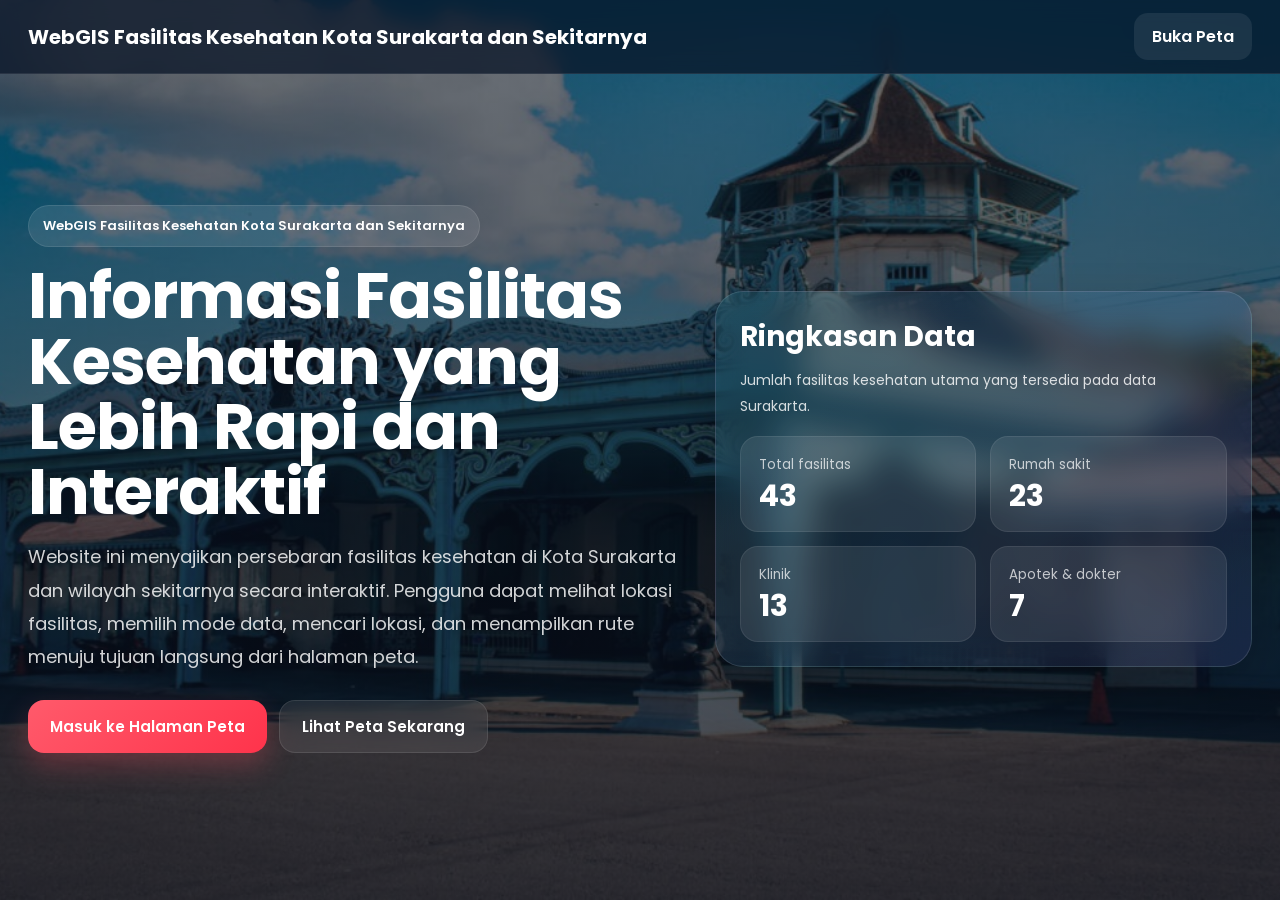
==== commit 19099ee6: "Update index.html" ====
--- a/index.html
+++ b/index.html
@@ -7,132 +7,123 @@
   <link href="https://fonts.googleapis.com/css2?family=Poppins:wght@300;400;500;600;700;800&display=swap" rel="stylesheet">
   <style>
     :root{
-      --primary:#0f1f39;
-      --secondary:#ff4d5a;
-      --bg:#eef4f8;
-      --white:#ffffff;
-      --muted:#cfd8e3;
-      --text:#10223d;
-      --shadow:0 20px 40px rgba(15,23,42,.16);
+      --bg:#091427;
+      --bg2:#13233f;
+      --glass:rgba(255,255,255,.10);
+      --line:rgba(255,255,255,.16);
+      --text:#ffffff;
+      --muted:rgba(255,255,255,.82);
+      --red:#ff4d5f;
+      --cyan:#4de2ff;
+      --violet:#8b7bff;
     }
     *{box-sizing:border-box}
     body{
       margin:0;
       font-family:'Poppins',sans-serif;
-      background:#0b1629;
-      color:#fff;
+      color:var(--text);
+      background:
+        linear-gradient(rgba(8,16,30,.58), rgba(8,16,30,.78)),
+        url('assets/image/Surakarta.jpg') center/cover no-repeat;
+      min-height:100vh;
     }
-    .navbar{
-      position:fixed;
-      top:0;left:0;right:0;
-      height:72px;
+    .nav{
+      height:74px;
       display:flex;
+      justify-content:space-between;
       align-items:center;
-      justify-content:space-between;
-      padding:0 24px;
-      background:rgba(7,15,28,.72);
-      backdrop-filter:blur(14px);
-      z-index:1000;
+      padding:0 28px;
+      background:rgba(9,20,39,.75);
+      backdrop-filter:blur(10px);
       border-bottom:1px solid rgba(255,255,255,.08);
     }
     .brand{
-      font-size:18px;
       font-weight:700;
-      letter-spacing:.1px;
+      font-size:20px;
     }
-    .nav-actions{
-      display:flex;
-      gap:10px;
-      align-items:center;
-    }
-    .btn{
+    .nav a{
       text-decoration:none;
-      border:none;
+      color:#fff;
+      padding:11px 18px;
       border-radius:14px;
-      padding:12px 18px;
-      font:600 14px 'Poppins',sans-serif;
-      cursor:pointer;
-      display:inline-flex;
-      align-items:center;
-      justify-content:center;
-      transition:.2s ease;
-    }
-    .btn:hover{transform:translateY(-1px)}
-    .btn-dark{
-      background:rgba(255,255,255,.10);
-      color:#fff;
-    }
-    .btn-red{
-      background:linear-gradient(135deg,#ff5470,#ff4d5a,#ff7ac3);
-      color:#fff;
-      box-shadow:0 10px 24px rgba(255,77,90,.28);
+      font-weight:600;
+      background:rgba(255,255,255,.08);
     }
     .hero{
-      min-height:100vh;
-      display:flex;
+      min-height:calc(100vh - 74px);
+      display:grid;
+      grid-template-columns:1.1fr .9fr;
+      gap:30px;
       align-items:center;
-      padding:110px 24px 48px;
-      background:
-        linear-gradient(rgba(6,15,29,.62), rgba(6,15,29,.76)),
-        radial-gradient(circle at top right, rgba(131,243,255,.10), transparent 25%),
-        url('assets/image/Surakarta.jpg');
-      background-size:cover;
-      background-position:center;
-    }
-    .hero-wrap{
-      width:100%;
-      max-width:1360px;
+      max-width:1320px;
       margin:0 auto;
-      display:grid;
-      grid-template-columns:1.08fr .92fr;
-      gap:28px;
-      align-items:center;
+      padding:40px 28px 56px;
     }
     .chip{
-      display:inline-flex;
-      align-items:center;
+      display:inline-block;
       padding:10px 14px;
       border-radius:999px;
-      background:rgba(255,255,255,.12);
+      background:rgba(255,255,255,.10);
+      border:1px solid rgba(255,255,255,.10);
       font-size:13px;
       font-weight:600;
       margin-bottom:16px;
     }
     h1{
-      margin:0 0 14px;
+      margin:0 0 16px;
       font-size:64px;
       line-height:1.02;
       letter-spacing:-1px;
     }
-    .desc{
-      margin:0 0 24px;
+    p{
+      margin:0 0 26px;
+      font-size:18px;
+      line-height:1.85;
+      color:var(--muted);
       max-width:760px;
-      line-height:1.9;
-      font-size:18px;
-      color:rgba(255,255,255,.92);
     }
-    .hero-actions{
+    .actions{
       display:flex;
       gap:12px;
       flex-wrap:wrap;
     }
-    .glass{
-      background:rgba(255,255,255,.12);
-      border:1px solid rgba(255,255,255,.14);
+    .btn{
+      text-decoration:none;
+      border:none;
+      border-radius:16px;
+      padding:14px 22px;
+      font:600 15px 'Poppins',sans-serif;
+      display:inline-flex;
+      align-items:center;
+      justify-content:center;
+      cursor:pointer;
+    }
+    .btn-red{
+      color:#fff;
+      background:linear-gradient(135deg,#ff5a6b,#ff334b);
+      box-shadow:0 12px 28px rgba(255,77,95,.28);
+    }
+    .btn-glass{
+      color:#fff;
+      background:rgba(255,255,255,.08);
+      border:1px solid rgba(255,255,255,.10);
+      backdrop-filter:blur(10px);
+    }
+    .panel{
+      background:linear-gradient(135deg, rgba(77,226,255,.12), rgba(139,123,255,.10));
+      border:1px solid rgba(255,255,255,.12);
       border-radius:28px;
       padding:24px;
-      backdrop-filter:blur(14px);
-      box-shadow:var(--shadow);
+      backdrop-filter:blur(16px);
+      box-shadow:0 18px 48px rgba(0,0,0,.18);
     }
-    .glass h3{
+    .panel h3{
       margin:0 0 10px;
-      font-size:26px;
+      font-size:28px;
     }
-    .glass p{
-      margin:0 0 16px;
+    .panel p{
       font-size:14px;
-      line-height:1.8;
-      color:rgba(255,255,255,.84);
+      margin-bottom:16px;
     }
     .stats{
       display:grid;
@@ -140,14 +131,13 @@
       gap:14px;
     }
     .stat{
-      background:rgba(255,255,255,.10);
-      border:1px solid rgba(255,255,255,.10);
       border-radius:18px;
-      padding:16px;
+      padding:18px;
+      background:rgba(255,255,255,.09);
+      border:1px solid rgba(255,255,255,.08);
     }
     .stat small{
       display:block;
-      font-size:12px;
       color:rgba(255,255,255,.72);
       margin-bottom:6px;
     }
@@ -155,133 +145,52 @@
       font-size:30px;
       line-height:1;
     }
-    .section{
-      background:var(--bg);
-      color:var(--text);
-      padding:56px 24px;
+
+    @media (max-width: 980px){
+      .hero{
+        grid-template-columns:1fr;
+      }
+      h1{font-size:44px}
     }
-    .section-wrap{
-      max-width:1360px;
-      margin:0 auto;
-    }
-    .section h2{
-      margin:0 0 8px;
-      font-size:42px;
-    }
-    .section p{
-      margin:0;
-      max-width:900px;
-      color:#64748b;
-      line-height:1.85;
-    }
-    .cards{
-      margin-top:26px;
-      display:grid;
-      grid-template-columns:repeat(3,1fr);
-      gap:18px;
-    }
-    .card{
-      background:#fff;
-      border-radius:24px;
-      padding:22px;
-      box-shadow:0 18px 36px rgba(15,23,42,.08);
-      border:1px solid rgba(226,232,240,.95);
-    }
-    .card h3{
-      margin:0 0 8px;
-      font-size:20px;
-      color:#10223d;
-    }
-    .card p{
-      margin:0;
-      font-size:14px;
-      line-height:1.8;
-      color:#64748b;
-    }
-    .footer{
-      text-align:center;
-      padding:22px;
-      background:#e9f0f6;
-      color:#64748b;
-      font-size:12px;
-    }
-    @media (max-width:1100px){
-      .hero-wrap{grid-template-columns:1fr}
-      h1{font-size:50px}
-    }
-    @media (max-width:760px){
-      .navbar{padding:0 14px}
-      .brand{font-size:14px}
-      h1{font-size:38px}
-      .desc{font-size:16px}
+    @media (max-width: 640px){
+      .nav{padding:0 16px}
+      .brand{font-size:15px}
+      h1{font-size:34px}
+      p{font-size:16px}
+      .hero{padding:28px 16px 40px}
       .stats{grid-template-columns:1fr}
-      .cards{grid-template-columns:1fr}
-      .nav-actions .btn-dark{display:none}
     }
   </style>
 </head>
 <body>
-  <header class="navbar">
+  <header class="nav">
     <div class="brand">WebGIS Fasilitas Kesehatan Kota Surakarta dan Sekitarnya</div>
-    <div class="nav-actions">
-      <a href="index.html" class="btn btn-dark">Beranda</a>
-      <a href="heatlcare.html" class="btn btn-red">Lihat Peta</a>
-    </div>
+    <a href="heatlcare.html">Buka Peta</a>
   </header>
 
-  <section class="hero">
-    <div class="hero-wrap">
-      <div>
-        <div class="chip">WebGIS Fasilitas Kesehatan Kota Surakarta dan Sekitarnya</div>
-        <h1>Informasi Fasilitas Kesehatan yang Lebih Rapi, Interaktif, dan Mudah Dipahami</h1>
-        <p class="desc">
-          WebGIS ini menyajikan persebaran fasilitas kesehatan di Kota Surakarta dan wilayah sekitarnya secara interaktif. Pengguna dapat membuka halaman peta khusus untuk melihat fasilitas, mengganti mode data, melakukan pencarian, dan menentukan rute menuju lokasi tujuan.
-        </p>
-        <div class="hero-actions">
-          <a href="heatlcare.html" class="btn btn-red">Masuk ke Halaman Peta</a>
-          <a href="#tentang" class="btn btn-dark">Lihat Informasi</a>
-        </div>
+  <main class="hero">
+    <section>
+      <div class="chip">WebGIS Fasilitas Kesehatan Kota Surakarta dan Sekitarnya</div>
+      <h1>Informasi Fasilitas Kesehatan yang Lebih Rapi dan Interaktif</h1>
+      <p>
+        Website ini menyajikan persebaran fasilitas kesehatan di Kota Surakarta dan wilayah sekitarnya secara interaktif. Pengguna dapat melihat lokasi fasilitas, memilih mode data, mencari lokasi, dan menampilkan rute menuju tujuan langsung dari halaman peta.
+      </p>
+      <div class="actions">
+        <a class="btn btn-red" href="heatlcare.html">Masuk ke Halaman Peta</a>
+        <a class="btn btn-glass" href="heatlcare.html#mapSection">Lihat Peta Sekarang</a>
       </div>
+    </section>
 
-      <div class="glass">
-        <h3>Ringkasan Fasilitas</h3>
-        <p>Jumlah ini mengikuti data utama yang sudah kamu pakai pada peta fasilitas kesehatan Surakarta.</p>
-        <div class="stats">
-          <div class="stat"><small>Total fasilitas</small><strong>43</strong></div>
-          <div class="stat"><small>Rumah sakit</small><strong>23</strong></div>
-          <div class="stat"><small>Klinik</small><strong>13</strong></div>
-          <div class="stat"><small>Apotek & dokter</small><strong>7</strong></div>
-        </div>
+    <aside class="panel">
+      <h3>Ringkasan Data</h3>
+      <p>Jumlah fasilitas kesehatan utama yang tersedia pada data Surakarta.</p>
+      <div class="stats">
+        <div class="stat"><small>Total fasilitas</small><strong>43</strong></div>
+        <div class="stat"><small>Rumah sakit</small><strong>23</strong></div>
+        <div class="stat"><small>Klinik</small><strong>13</strong></div>
+        <div class="stat"><small>Apotek & dokter</small><strong>7</strong></div>
       </div>
-    </div>
-  </section>
-
-  <section class="section" id="tentang">
-    <div class="section-wrap">
-      <h2>Tentang WebGIS Ini</h2>
-      <p>
-        Halaman beranda difokuskan untuk pengantar, sedangkan seluruh kontrol peta dipindahkan ke halaman peta agar tampilan tidak menumpuk. Dengan begitu, halaman utama menjadi lebih bersih dan halaman peta bisa difokuskan khusus untuk eksplorasi data spasial.
-      </p>
-
-      <div class="cards">
-        <div class="card">
-          <h3>Halaman Beranda</h3>
-          <p>Digunakan untuk pengantar, deskripsi singkat, dan ringkasan informasi utama sebelum pengguna masuk ke halaman peta.</p>
-        </div>
-        <div class="card">
-          <h3>Halaman Peta</h3>
-          <p>Berisi seluruh kontrol utama seperti mode data, filter, pencarian, basemap, legenda, serta visualisasi peta interaktif.</p>
-        </div>
-        <div class="card">
-          <h3>Data Tetap Sama</h3>
-          <p>Perubahan hanya pada interface dan pengalaman penggunaan. Struktur data GeoJSON dan data QGIS2Web tetap dipakai seperti sebelumnya.</p>
-        </div>
-      </div>
-    </div>
-  </section>
-
-  <div class="footer">
-    © 2026 WebGIS Fasilitas Kesehatan Surakarta - Eka Pungky Aprillia - 117230034
-  </div>
+    </aside>
+  </main>
 </body>
 </html>
